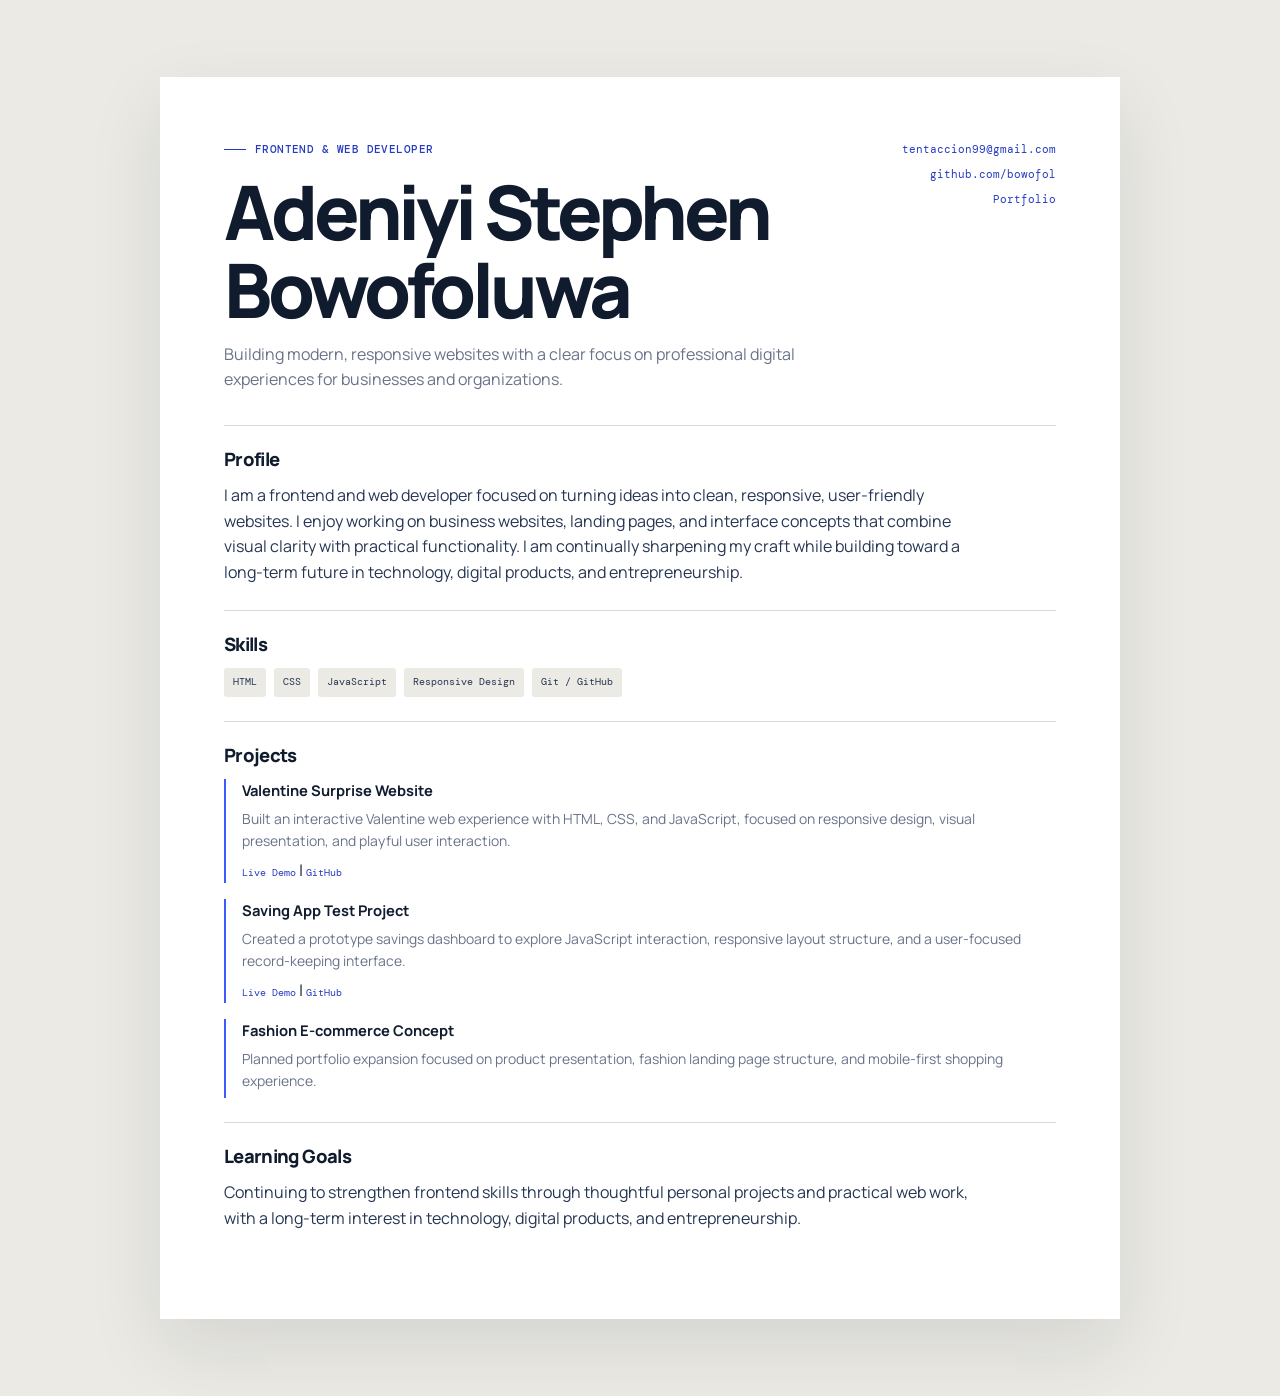
==== resume.html @ f4aebc7f "Initial commit Created from https://vercel.com/new" ====
<!doctype html>
<html lang="en">
  <head>
    <meta charset="utf-8" />
    <meta name="viewport" content="width=device-width, initial-scale=1" />
    <meta
      name="description"
      content="Resume for Adeniyi Stephen Bowofoluwa, frontend and web developer."
    />
    <title>Adeniyi Stephen Bowofoluwa | Frontend & Web Developer Resume</title>
    <link rel="preconnect" href="https://fonts.googleapis.com" />
    <link rel="preconnect" href="https://fonts.gstatic.com" crossorigin />
    <link
      href="https://fonts.googleapis.com/css2?family=DM+Mono:wght@400;500&family=Manrope:wght@400;500;600;700;800&display=swap"
      rel="stylesheet"
    />
    <link rel="stylesheet" href="styles.css" />
  </head>
  <body class="resume-body">
    <main class="resume-page">
      <article class="resume-sheet">
        <header class="resume-header">
          <div>
            <p class="eyebrow"><span></span> Frontend &amp; Web Developer</p>
            <h1>Adeniyi Stephen Bowofoluwa</h1>
            <p>
              Building modern, responsive websites with a clear focus on professional digital
              experiences for businesses and organizations.
            </p>
          </div>
          <div class="resume-contact">
            <a href="mailto:tentaccion99@gmail.com">tentaccion99@gmail.com</a>
            <a href="https://github.com/bowofol" target="_blank" rel="noreferrer">github.com/bowofol</a>
            <a href="index.html">Portfolio</a>
          </div>
        </header>

        <section class="resume-section">
          <h2>Profile</h2>
          <p>
            I am a frontend and web developer focused on turning ideas into clean, responsive,
            user-friendly websites. I enjoy working on business websites, landing pages, and
            interface concepts that combine visual clarity with practical functionality. I am
            continually sharpening my craft while building toward a long-term future in technology,
            digital products, and entrepreneurship.
          </p>
        </section>

        <section class="resume-section">
          <h2>Skills</h2>
          <ul class="resume-skills">
            <li>HTML</li>
            <li>CSS</li>
            <li>JavaScript</li>
            <li>Responsive Design</li>
            <li>Git / GitHub</li>
          </ul>
        </section>

        <section class="resume-section">
          <h2>Projects</h2>
          <ul class="resume-list">
            <li>
              <strong>Valentine Surprise Website</strong>
              <p>
                Built an interactive Valentine web experience with HTML, CSS, and JavaScript,
                focused on responsive design, visual presentation, and playful user interaction.
              </p>
              <a href="https://valentines-9ko6.vercel.app/" target="_blank" rel="noreferrer">Live Demo</a>
              |
              <a href="https://github.com/bowofol/valentines" target="_blank" rel="noreferrer">GitHub</a>
            </li>
            <li>
              <strong>Saving App Test Project</strong>
              <p>
                Created a prototype savings dashboard to explore JavaScript interaction, responsive
                layout structure, and a user-focused record-keeping interface.
              </p>
              <a href="https://saving-app-pi.vercel.app/" target="_blank" rel="noreferrer">Live Demo</a>
              |
              <a href="https://github.com/bowofol/saving-app" target="_blank" rel="noreferrer">GitHub</a>
            </li>
            <li>
              <strong>Fashion E-commerce Concept</strong>
              <p>
                Planned portfolio expansion focused on product presentation, fashion landing page
                structure, and mobile-first shopping experience.
              </p>
            </li>
          </ul>
        </section>

        <section class="resume-section">
          <h2>Learning Goals</h2>
          <p>
            Continuing to strengthen frontend skills through thoughtful personal projects and
            practical web work, with a long-term interest in technology, digital products, and
            entrepreneurship.
          </p>
        </section>
      </article>
    </main>
  </body>
</html>
---- styles.css ----
:root {
  --ink: #101b2d;
  --ink-soft: #263653;
  --paper: #f7f6f2;
  --paper-deep: #ebeae4;
  --white: #ffffff;
  --muted: #687389;
  --line: #d6d9df;
  --blue: #3d5afe;
  --blue-dark: #263cc0;
  --lavender: #e8eaff;
  --peach: #f9ddd2;
  --green: #dff1e6;
  --mono: "DM Mono", monospace;
  --sans: "Manrope", system-ui, sans-serif;
  --radius: 18px;
  --shadow: 0 28px 70px rgba(16, 27, 45, 0.1);
  color-scheme: light;
  font-family: var(--sans);
}

* { box-sizing: border-box; }
html { scroll-behavior: smooth; scroll-padding-top: 100px; }
body { margin: 0; overflow-x: hidden; color: var(--ink); background: var(--paper); font-size: 16px; line-height: 1.6; }
body.nav-open { overflow: hidden; }
a { color: inherit; text-decoration: none; }
button { font: inherit; }
h1, h2, h3, p { margin-top: 0; }
h1, h2, h3 { letter-spacing: -0.055em; line-height: 1.04; }
h1 { margin-bottom: 1.45rem; font-size: clamp(3.05rem, 7.15vw, 6.8rem); font-weight: 800; }
h2 { margin-bottom: 0; font-size: clamp(2.25rem, 4.75vw, 4.25rem); font-weight: 800; }
h3 { margin-bottom: 0; font-size: clamp(1.35rem, 2vw, 1.75rem); font-weight: 700; }
:focus-visible { outline: 3px solid var(--blue); outline-offset: 4px; }

.sr-only { position: absolute; width: 1px; height: 1px; padding: 0; margin: -1px; overflow: hidden; clip: rect(0, 0, 0, 0); white-space: nowrap; border: 0; }
.section-shell { width: min(1180px, calc(100% - 3rem)); margin-inline: auto; }
.section-space { padding-block: clamp(5rem, 10vw, 9.5rem); }
.eyebrow { display: flex; align-items: center; gap: 0.55rem; margin-bottom: 0.9rem; color: var(--blue-dark); font-family: var(--mono); font-size: 0.7rem; font-weight: 500; letter-spacing: 0.04em; text-transform: uppercase; }
.eyebrow span { width: 22px; height: 1px; background: currentColor; }

.site-header { position: sticky; top: 0; z-index: 20; display: flex; min-height: 82px; align-items: center; justify-content: space-between; padding-inline: clamp(1.5rem, 5vw, 4.5rem); border-bottom: 1px solid transparent; background: rgba(247, 246, 242, 0.78); backdrop-filter: blur(18px); transition: background 180ms ease, border-color 180ms ease, box-shadow 180ms ease; }
.site-header.has-shadow { border-color: rgba(16, 27, 45, 0.11); background: rgba(247, 246, 242, 0.94); box-shadow: 0 8px 28px rgba(16, 27, 45, 0.05); }
.brand { display: inline-flex; align-items: center; gap: 0.72rem; font-size: 0.91rem; font-weight: 800; letter-spacing: -0.04em; }
.brand-mark { display: inline-grid; width: 35px; height: 35px; place-items: center; color: var(--white); background: var(--ink); border-radius: 50%; font-family: var(--mono); font-size: 0.62rem; font-weight: 500; letter-spacing: -0.06em; }
.site-nav { display: flex; align-items: center; gap: clamp(0.9rem, 1.9vw, 1.8rem); color: var(--ink-soft); font-size: 0.81rem; font-weight: 700; }
.site-nav > a:not(.nav-cta) { position: relative; }
.site-nav > a:not(.nav-cta)::after { position: absolute; right: 0; bottom: -0.38rem; left: 0; height: 1px; content: ""; background: var(--blue); transform: scaleX(0); transform-origin: right; transition: transform 180ms ease; }
.site-nav > a:not(.nav-cta):hover::after, .site-nav > a:not(.nav-cta):focus-visible::after { transform: scaleX(1); transform-origin: left; }
.nav-cta { padding: 0.62rem 0.82rem; color: var(--white); background: var(--ink); border-radius: 999px; transition: transform 180ms ease, background 180ms ease; }
.nav-cta:hover, .nav-cta:focus-visible { background: var(--blue-dark); transform: translateY(-2px); }
.nav-toggle { display: none; }

.hero { display: grid; grid-template-columns: minmax(0, 1.08fr) minmax(380px, 0.92fr); gap: clamp(3rem, 7vw, 7.5rem); align-items: center; min-height: calc(100svh - 82px); padding-block: clamp(4.5rem, 8vw, 7.2rem); }
.hero-copy { max-width: 750px; }
.hero-lede { max-width: 645px; margin-bottom: 0; color: var(--ink-soft); font-size: clamp(1.04rem, 1.8vw, 1.2rem); line-height: 1.72; }
.hero-actions { display: flex; flex-wrap: wrap; gap: 0.8rem; margin-top: 2.15rem; }
.button { display: inline-flex; min-height: 51px; align-items: center; justify-content: center; gap: 0.7rem; padding: 0.78rem 1.12rem; border: 1px solid transparent; border-radius: 999px; font-size: 0.84rem; font-weight: 800; transition: transform 180ms ease, background 180ms ease, color 180ms ease, border-color 180ms ease; }
.button:hover, .button:focus-visible { transform: translateY(-3px); }
.button-primary { color: var(--white); background: var(--blue); box-shadow: 0 12px 24px rgba(61, 90, 254, 0.23); }
.button-primary:hover, .button-primary:focus-visible { background: var(--blue-dark); }
.button-secondary { border-color: var(--line); background: transparent; }
.button-secondary:hover, .button-secondary:focus-visible { border-color: var(--ink); background: var(--white); }
.hero-note { margin: 1rem 0 0; color: var(--muted); font-family: var(--mono); font-size: 0.69rem; }

.hero-visual { position: relative; display: grid; min-height: 495px; place-items: center; }
.site-preview { position: relative; z-index: 2; width: min(100%, 465px); padding: 0.6rem; overflow: hidden; background: var(--white); border: 1px solid rgba(16, 27, 45, 0.14); border-radius: 12px; box-shadow: var(--shadow); transform: rotate(3deg); }
.hero-banner-photo { display: block; width: 100%; aspect-ratio: 4 / 3; object-fit: cover; object-position: center 17%; filter: saturate(0.82) contrast(1.04); }
.hero-banner-caption { position: absolute; right: 0.6rem; bottom: 0.6rem; left: 0.6rem; display: grid; gap: 0.15rem; padding: 0.75rem; color: var(--white); background: rgba(16, 27, 45, 0.9); backdrop-filter: blur(8px); }
.hero-banner-caption span { color: #cdd4ff; font-family: var(--mono); font-size: 0.51rem; text-transform: uppercase; }.hero-banner-caption strong { font-size: 0.82rem; letter-spacing: -0.035em; }
.window-bar { display: flex; min-height: 26px; align-items: center; gap: 0.28rem; padding: 0 0.3rem 0.5rem; border-bottom: 1px solid var(--line); }
.window-bar > span { width: 6px; height: 6px; background: var(--line); border-radius: 50%; }
.window-bar > i { width: 40%; height: 6px; margin-left: auto; background: var(--paper-deep); border-radius: 99px; }
.preview-main { padding: 0.95rem; background: var(--paper); }
.preview-nav { display: flex; align-items: center; gap: 0.6rem; min-height: 27px; font-family: var(--mono); font-size: 0.44rem; }
.preview-nav b { margin-right: auto; font-size: 0.46rem; }
.preview-nav em { width: 18px; height: 3px; background: var(--muted); opacity: 0.55; }
.preview-statement { display: grid; gap: 0.65rem; min-height: 255px; align-content: center; padding: 2.4rem 1.3rem; color: var(--white); background: var(--ink); }
.preview-statement small { color: #a9b6ff; font-family: var(--mono); font-size: 0.52rem; text-transform: uppercase; }
.preview-statement strong { max-width: 8ch; font-size: clamp(1.55rem, 3.5vw, 2.6rem); letter-spacing: -0.08em; line-height: 0.98; }
.preview-statement i { width: 68px; height: 7px; background: var(--blue); }
.preview-cards { display: grid; grid-template-columns: 1.25fr 0.75fr 0.85fr; gap: 0.5rem; margin-top: 0.5rem; }
.preview-cards span { height: 65px; background: var(--lavender); }
.preview-cards span:nth-child(2) { background: var(--peach); }
.preview-cards span:nth-child(3) { background: var(--green); }
.orbit { position: absolute; border: 1px solid rgba(61, 90, 254, 0.25); border-radius: 50%; }
.orbit-one { width: 500px; height: 500px; border-right-color: transparent; transform: rotate(-35deg); }
.orbit-two { width: 375px; height: 375px; border-top-color: transparent; transform: rotate(58deg); }
.floating-note { position: absolute; z-index: 3; display: flex; gap: 0.55rem; align-items: center; padding: 0.54rem 0.68rem; color: var(--ink); background: var(--white); border: 1px solid var(--line); border-radius: 5px; box-shadow: 0 12px 25px rgba(16, 27, 45, 0.08); font-family: var(--mono); font-size: 0.62rem; white-space: nowrap; }
.floating-note span { color: var(--blue); }
.note-one { top: 9%; left: -2%; animation: float 6s ease-in-out infinite; }
.note-two { right: -3%; bottom: 10%; animation: float 7s ease-in-out -2s infinite; }
@keyframes float { 50% { transform: translateY(-9px); } }

.intro-strip { color: var(--white); background: var(--ink); }
.intro-strip-inner { display: flex; min-height: 106px; align-items: center; justify-content: space-between; gap: 2rem; }
.intro-strip p { max-width: 540px; margin: 0; font-size: clamp(1rem, 1.7vw, 1.22rem); font-weight: 600; letter-spacing: -0.04em; line-height: 1.45; }
.intro-strip-inner > div { display: flex; flex-wrap: wrap; justify-content: flex-end; gap: 0.5rem; }
.intro-strip span { padding: 0.35rem 0.48rem; color: #c4cdff; border: 1px solid rgba(255, 255, 255, 0.18); font-family: var(--mono); font-size: 0.61rem; }

.about-section { display: grid; grid-template-columns: 0.7fr 1.3fr; gap: clamp(2rem, 7vw, 9rem); }
.section-label { display: flex; align-items: flex-start; justify-content: space-between; }
.section-index { margin: 0; color: var(--muted); font-family: var(--mono); font-size: 0.67rem; }
.about-side { display: grid; max-width: 400px; align-content: start; gap: 1.15rem; }
.about-photo-frame { position: relative; margin: 0; overflow: hidden; background: var(--ink); border-radius: 10px; box-shadow: 0 18px 44px rgba(16, 27, 45, 0.12); }
.about-photo-frame::after { position: absolute; right: 0; bottom: 0; width: 48px; height: 48px; content: ""; background: var(--blue); }
.about-photo { display: block; width: 100%; aspect-ratio: 4 / 3; object-fit: cover; object-position: center 17%; filter: saturate(0.82) contrast(1.04); }
.about-content h2 { max-width: 920px; }
.about-copy { display: grid; grid-template-columns: repeat(2, minmax(0, 1fr)); gap: 2rem; max-width: 820px; margin-top: 2.3rem; }
.about-copy p { margin-bottom: 0; color: var(--ink-soft); font-size: 1rem; line-height: 1.75; }

.services-section { background: var(--white); border-block: 1px solid var(--line); }
.section-heading { display: flex; align-items: end; justify-content: space-between; gap: 2.5rem; margin-bottom: 3.5rem; }
.section-heading h2 { max-width: 700px; }
.section-heading > p { max-width: 340px; margin: 0 0 0.4rem; color: var(--muted); font-size: 0.94rem; line-height: 1.65; }
.service-grid { display: grid; grid-template-columns: repeat(2, minmax(0, 1fr)); border-top: 1px solid var(--line); border-left: 1px solid var(--line); }
.service-card { position: relative; display: grid; grid-template-columns: 66px 1fr auto; gap: 1.2rem; min-height: 225px; padding: clamp(1.4rem, 3vw, 2.3rem); border-right: 1px solid var(--line); border-bottom: 1px solid var(--line); transition: background 180ms ease, color 180ms ease; }
.service-card:hover { color: var(--white); background: var(--ink); }
.service-number { margin: 0; color: var(--blue); font-family: var(--mono); font-size: 0.7rem; }
.service-card h3 { margin-bottom: 0.7rem; }
.service-card div p { max-width: 29ch; margin: 0; color: var(--muted); font-size: 0.91rem; line-height: 1.6; transition: color 180ms ease; }
.service-card:hover div p { color: #ccd2df; }
.service-arrow { align-self: end; color: var(--blue); font-size: 1.25rem; transition: transform 180ms ease; }
.service-card:hover .service-arrow { transform: translate(3px, -3px); }

.work-heading { margin-bottom: 4rem; }
.project-list { display: grid; gap: clamp(4rem, 9vw, 8rem); }
.project-card { display: grid; grid-template-columns: minmax(0, 1fr) minmax(340px, 0.85fr); align-items: center; gap: clamp(2rem, 7vw, 7rem); }
.project-card-reverse { grid-template-columns: minmax(340px, 0.85fr) minmax(0, 1fr); }
.project-card-reverse .project-art { order: 2; }
.project-card-reverse .project-content { order: 1; }
.project-art { min-height: 370px; overflow: hidden; border-radius: var(--radius); box-shadow: var(--shadow); transition: transform 300ms ease, box-shadow 300ms ease; }
.project-card:hover .project-art { box-shadow: 0 34px 80px rgba(16, 27, 45, 0.17); transform: translateY(-7px); }
.browser-top { display: flex; height: 38px; align-items: center; gap: 0.32rem; padding: 0 0.9rem; background: rgba(255, 255, 255, 0.82); }
.browser-top span { width: 7px; height: 7px; background: #c8cbd1; border-radius: 50%; }
.browser-top p { margin: 0 auto; color: var(--muted); font-family: var(--mono); font-size: 0.53rem; }
.valentine-art { background: #fbd8e5; }
.valentine-screen { position: relative; display: grid; min-height: 332px; place-content: center; overflow: hidden; text-align: center; background: radial-gradient(circle at 52% 42%, #fff7fb 0, #fff7fb 6%, transparent 34%), #e84b84; }
.valentine-screen > p { position: relative; z-index: 2; margin: 0; color: #8c1a45; font-family: var(--mono); font-size: 0.63rem; text-transform: uppercase; }
.valentine-screen strong { position: relative; z-index: 2; color: #801440; font-family: Georgia, serif; font-size: clamp(2.4rem, 5vw, 3.8rem); font-style: italic; letter-spacing: -0.08em; line-height: 1; }
.valentine-screen div { position: relative; z-index: 2; display: flex; justify-content: center; gap: 0.5rem; margin-top: 1.2rem; }
.valentine-screen div span { padding: 0.35rem 1rem; color: #fff; background: #801440; border-radius: 99px; font-family: var(--mono); font-size: 0.56rem; }
.valentine-screen div span + span { color: #801440; background: #fff; }
.heart { position: absolute; color: rgba(128, 20, 64, 0.32); font-size: 2rem; font-style: normal; }
.heart-one { top: 17%; left: 18%; }.heart-two { right: 18%; bottom: 19%; font-size: 3rem; }.heart-three { right: 14%; top: 15%; font-size: 1.2rem; }
.savings-art { background: #e4e7ff; }
.savings-screen { min-height: 332px; padding: 1.2rem; background: linear-gradient(135deg, #ebf0ff, #fbebff); }
.savings-head { display: flex; align-items: center; justify-content: space-between; padding: 0.8rem; background: #fff; border-radius: 8px; font-size: 0.67rem; }
.savings-head b { font-family: var(--mono); }.savings-head span { padding: 0.32rem 0.5rem; color: #fff; background: #f16a77; border-radius: 4px; font-size: 0.55rem; }
.savings-stats { display: grid; grid-template-columns: repeat(3, 1fr); gap: 0.55rem; margin-top: 0.6rem; }
.savings-stats span { min-height: 82px; padding: 0.7rem; border-radius: 7px; background: #9167e9; }.savings-stats span:nth-child(2) { background: #ec72b7; }.savings-stats span:nth-child(3) { background: #6172db; }
.savings-stats i { display: block; width: 52%; height: 9px; background: rgba(255, 255, 255, 0.88); border-radius: 4px; }.savings-stats small { display: block; margin-top: 1rem; color: #fff; font-size: 0.43rem; }
.savings-form { display: grid; grid-template-columns: 1fr 1fr auto; gap: 0.5rem; margin-top: 0.6rem; padding: 0.9rem; background: #fff; border-radius: 8px; }.savings-form b { grid-column: 1 / -1; font-family: var(--mono); font-size: 0.56rem; }.savings-form i { height: 25px; background: #f0f1f5; border: 1px solid #e0e2e8; border-radius: 4px; }.savings-form span { display: grid; padding-inline: 0.5rem; place-items: center; color: #fff; background: #5068e8; border-radius: 4px; font-size: 0.46rem; }
.fashion-art { background: #b99a80; }.fashion-screen { display: grid; min-height: 332px; align-content: end; gap: 0.65rem; padding: 2rem; color: #fff9f2; background: linear-gradient(90deg, rgba(32, 21, 17, 0.74), rgba(32, 21, 17, 0.13)), linear-gradient(135deg, #8f6c56 0%, #b89070 48%, #e3bea0 48%, #e3bea0 100%); }.fashion-screen p { margin: 0; font-family: var(--mono); font-size: 0.56rem; letter-spacing: 0.08em; }.fashion-screen strong { font-family: Georgia, serif; font-size: clamp(2.4rem, 4vw, 3.8rem); font-weight: 400; line-height: 0.88; letter-spacing: -0.07em; }.fashion-screen span { margin-top: 0.55rem; font-family: var(--mono); font-size: 0.56rem; text-decoration: underline; text-underline-offset: 4px; }
.project-content { max-width: 530px; }.project-topline { display: flex; align-items: center; justify-content: space-between; margin-bottom: 0.9rem; }.project-topline p, .project-topline span { margin: 0; color: var(--blue-dark); font-family: var(--mono); font-size: 0.67rem; text-transform: uppercase; }.project-topline span { color: var(--muted); }.project-content h3 { margin-bottom: 1rem; font-size: clamp(2rem, 3.3vw, 3.1rem); }.project-summary { margin-bottom: 1.5rem; color: var(--ink-soft); line-height: 1.7; }
.project-details { display: grid; gap: 0.85rem; padding: 1.1rem 0; border-block: 1px solid var(--line); }.project-details div { display: grid; grid-template-columns: 115px 1fr; gap: 0.8rem; }.project-details dt { color: var(--muted); font-family: var(--mono); font-size: 0.62rem; text-transform: uppercase; }.project-details dd { margin: 0; font-size: 0.85rem; line-height: 1.5; }.tag-list { display: flex; flex-wrap: wrap; gap: 0.4rem; padding: 0; margin: 1rem 0 0; list-style: none; }.tag-list li { padding: 0.33rem 0.48rem; color: var(--ink-soft); background: var(--paper-deep); border-radius: 3px; font-family: var(--mono); font-size: 0.61rem; }.project-links { display: flex; flex-wrap: wrap; gap: 1rem; margin-top: 1.35rem; }.text-link { display: inline-flex; align-items: center; gap: 0.4rem; padding-bottom: 0.22rem; border-bottom: 1px solid var(--ink); font-size: 0.77rem; font-weight: 800; transition: color 180ms ease, border-color 180ms ease; }.text-link:hover, .text-link:focus-visible { color: var(--blue-dark); border-color: var(--blue-dark); }.text-link-muted { color: var(--muted); border-color: var(--line); }.project-note { margin: 1.05rem 0 0; color: var(--muted); font-family: var(--mono); font-size: 0.65rem; line-height: 1.5; }.project-concept { opacity: 0.77; }.project-concept:hover { opacity: 1; }

.skills-section { color: var(--white); background: var(--ink); }.skills-inner { display: grid; grid-template-columns: minmax(0, 0.8fr) minmax(350px, 1.2fr); gap: 6rem; padding-block: clamp(5rem, 10vw, 8rem); }.skills-section .eyebrow { color: #a9b6ff; }.skills-section h2 { max-width: 570px; }.skills-list { display: grid; grid-template-columns: repeat(2, minmax(0, 1fr)); gap: 0; padding: 0; margin: 0; list-style: none; border-top: 1px solid rgba(255, 255, 255, 0.2); }.skills-list li { display: flex; gap: 0.75rem; align-items: center; min-height: 70px; border-bottom: 1px solid rgba(255, 255, 255, 0.2); font-size: 0.96rem; font-weight: 700; }.skills-list li:nth-child(odd) { margin-right: 1rem; }.skills-list span { color: #a9b6ff; font-family: var(--mono); font-size: 0.6rem; }
.process-section { padding-bottom: clamp(5rem, 10vw, 9.5rem); }.process-list { padding: 0; margin: 0; list-style: none; border-top: 1px solid var(--line); }.process-list li { display: grid; grid-template-columns: 17% 1fr; gap: 2rem; padding: 1.65rem 0; border-bottom: 1px solid var(--line); transition: padding 180ms ease; }.process-list li:hover { padding-inline: 1rem; }.process-list > li > span { color: var(--blue-dark); font-family: var(--mono); font-size: 0.72rem; }.process-list h3 { margin-bottom: 0.45rem; font-size: clamp(1.45rem, 2.4vw, 2.1rem); }.process-list p { max-width: 560px; margin-bottom: 0; color: var(--muted); font-size: 0.93rem; }
.benefits-section { background: var(--paper-deep); }.benefits-intro { max-width: 700px; margin-bottom: 3.4rem; }.benefits-grid { display: grid; grid-template-columns: repeat(3, 1fr); gap: 1px; background: #cfd2d7; border: 1px solid #cfd2d7; }.benefits-grid article { min-height: 192px; padding: 1.25rem; background: var(--paper-deep); transition: color 180ms ease, background 180ms ease; }.benefits-grid article:hover { color: var(--white); background: var(--blue); }.benefits-grid span { display: block; margin-bottom: 2.5rem; font-size: 0.94rem; font-weight: 800; letter-spacing: -0.04em; }.benefits-grid p { max-width: 29ch; margin: 0; color: var(--muted); font-size: 0.82rem; line-height: 1.55; transition: color 180ms ease; }.benefits-grid article:hover p { color: #dfe3ff; }
.contact-section { color: var(--white); background: var(--blue); }.contact-section .eyebrow { color: #cdd4ff; }.contact-inner { display: grid; grid-template-columns: minmax(0, 1.12fr) minmax(320px, 0.78fr); gap: clamp(3rem, 9vw, 10rem); padding-block: clamp(5rem, 10vw, 9rem); }.contact-copy h2 { max-width: 780px; }.contact-copy > p:not(.eyebrow) { max-width: 630px; margin: 1.4rem 0 2rem; color: #e3e6ff; font-size: 1.02rem; line-height: 1.7; }.button-light { color: var(--blue-dark); background: var(--white); }.button-light:hover, .button-light:focus-visible { color: var(--white); background: var(--ink); }.contact-links { align-self: center; }.contact-links > p { margin-bottom: 0.65rem; color: #cdd4ff; font-family: var(--mono); font-size: 0.67rem; text-transform: uppercase; }.contact-links a { display: grid; grid-template-columns: 1fr auto; gap: 0.2rem 1rem; padding: 1rem 0; border-top: 1px solid rgba(255, 255, 255, 0.35); transition: padding 180ms ease; }.contact-links a:last-child { border-bottom: 1px solid rgba(255, 255, 255, 0.35); }.contact-links a:hover, .contact-links a:focus-visible { padding-inline: 0.5rem; }.contact-links span { color: #cdd4ff; font-family: var(--mono); font-size: 0.6rem; text-transform: uppercase; }.contact-links strong { font-size: 0.86rem; }.contact-links i { grid-column: 2; grid-row: 1 / span 2; align-self: center; font-style: normal; }
.site-footer { display: flex; min-height: 92px; align-items: center; justify-content: space-between; gap: 1rem; padding: 1.2rem clamp(1.5rem, 5vw, 4.5rem); background: var(--white); color: var(--muted); font-size: 0.74rem; font-weight: 700; }.site-footer > div { display: flex; align-items: center; gap: 0.55rem; color: var(--ink); }.site-footer .brand-mark { width: 28px; height: 28px; font-size: 0.5rem; }.site-footer p { margin: 0; }.site-footer > a { color: var(--ink); }.site-footer > a:hover { color: var(--blue-dark); }
.js .reveal { opacity: 0; transform: translateY(22px); transition: opacity 600ms ease, transform 600ms ease; }.js .reveal.is-visible { opacity: 1; transform: translateY(0); }.js .service-card.reveal:nth-child(2), .js .benefits-grid .reveal:nth-child(2), .js .process-list .reveal:nth-child(2) { transition-delay: 70ms; }.js .service-card.reveal:nth-child(3), .js .benefits-grid .reveal:nth-child(3), .js .process-list .reveal:nth-child(3) { transition-delay: 120ms; }.js .service-card.reveal:nth-child(4), .js .benefits-grid .reveal:nth-child(4), .js .process-list .reveal:nth-child(4) { transition-delay: 170ms; }

@media (max-width: 980px) {
  .site-header { min-height: 72px; }.nav-toggle { position: relative; z-index: 22; display: grid; width: 42px; height: 42px; place-content: center; gap: 5px; padding: 0; background: transparent; border: 1px solid var(--line); border-radius: 50%; cursor: pointer; }.nav-toggle span:not(.sr-only) { display: block; width: 17px; height: 1px; background: var(--ink); transition: transform 180ms ease; }.nav-toggle[aria-expanded="true"] span:nth-child(2) { transform: translateY(3px) rotate(45deg); }.nav-toggle[aria-expanded="true"] span:nth-child(3) { transform: translateY(-3px) rotate(-45deg); }.site-nav { position: fixed; inset: 72px 1rem auto; display: none; align-items: stretch; gap: 0; padding: 0.65rem; background: var(--white); border: 1px solid var(--line); border-radius: 12px; box-shadow: var(--shadow); }.site-nav.is-open { display: flex; }.site-nav > a { padding: 0.82rem; }.site-nav > a:not(.nav-cta)::after { display: none; }.nav-cta { margin-top: 0.35rem; text-align: center; }.hero { grid-template-columns: minmax(0, 1fr) minmax(340px, 0.75fr); gap: 2.5rem; }.hero-visual { min-height: 410px; }.site-preview { transform: rotate(2deg) scale(0.9); }.orbit-one { width: 410px; height: 410px; }.orbit-two { width: 320px; height: 320px; }.intro-strip-inner, .section-heading { align-items: flex-start; flex-direction: column; }.intro-strip-inner { padding-block: 1.5rem; }.intro-strip-inner > div { justify-content: flex-start; }.section-heading { gap: 1rem; }.section-heading > p { max-width: 520px; }.about-section { grid-template-columns: 1fr; gap: 2rem; }.section-label { max-width: 500px; }.project-card, .project-card-reverse { grid-template-columns: minmax(0, 1fr) minmax(280px, 0.75fr); gap: 2.5rem; }.skills-inner { grid-template-columns: 0.85fr 1.15fr; gap: 3rem; }.contact-inner { gap: 3rem; }
}
@media (max-width: 720px) {
  .section-shell { width: min(100% - 2rem, 1180px); }.brand-name { font-size: 0.82rem; }.hero { grid-template-columns: 1fr; min-height: auto; padding-top: 4rem; }.hero-visual { width: min(100%, 500px); min-height: 360px; margin-inline: auto; }.site-preview { transform: rotate(2deg) scale(0.84); }.note-one { left: 0; }.note-two { right: 0; }.intro-strip-inner { display: block; }.intro-strip-inner > div { margin-top: 1.2rem; }.about-copy { grid-template-columns: 1fr; gap: 1rem; }.service-grid, .benefits-grid { grid-template-columns: 1fr; }.service-card { min-height: 190px; }.project-card, .project-card-reverse { grid-template-columns: 1fr; gap: 1.8rem; }.project-card-reverse .project-art, .project-card-reverse .project-content { order: 0; }.project-art { min-height: 310px; }.valentine-screen, .savings-screen, .fashion-screen { min-height: 272px; }.work-heading { margin-bottom: 3rem; }.project-list { gap: 5rem; }.skills-inner, .contact-inner { grid-template-columns: 1fr; gap: 2.8rem; }.skills-list { grid-template-columns: 1fr; }.skills-list li:nth-child(odd) { margin-right: 0; }.process-list li { grid-template-columns: 55px 1fr; gap: 0.8rem; }.contact-links { max-width: 480px; }.site-footer { position: relative; align-items: flex-start; flex-direction: column; padding-block: 1.5rem; }.site-footer p { order: 3; }.site-footer > a { position: absolute; top: 1.5rem; right: 1.5rem; }
}
@media (max-width: 460px) {
  .hero-actions, .button { width: 100%; }.hero-visual { min-height: 310px; }.site-preview { transform: rotate(1deg) scale(0.74); }.orbit-one { width: 355px; height: 355px; }.orbit-two { width: 270px; height: 270px; }.floating-note { padding: 0.4rem 0.46rem; font-size: 0.51rem; }.note-one { top: 3%; }.note-two { bottom: 4%; }.project-art { min-height: 265px; }.valentine-screen, .savings-screen, .fashion-screen { min-height: 227px; }.savings-stats span { min-height: 70px; padding: 0.45rem; }.savings-form { padding: 0.6rem; }.contact-links strong { font-size: 0.74rem; }
}
@media (prefers-reduced-motion: reduce) {
  html { scroll-behavior: auto; }
  *, *::before, *::after { animation-duration: 0.01ms !important; animation-iteration-count: 1 !important; scroll-behavior: auto !important; transition-duration: 0.01ms !important; }
  .js .reveal { opacity: 1; transform: none; }
}

.resume-body { background: var(--paper-deep); }
.resume-page { width: min(960px, calc(100% - 2rem)); margin: 0 auto; padding-block: clamp(2rem, 6vw, 5rem); }
.resume-sheet { padding: clamp(1.5rem, 5vw, 4rem); background: var(--white); box-shadow: var(--shadow); }
.resume-header { display: grid; grid-template-columns: 1fr auto; gap: 2rem; align-items: start; padding-bottom: 2rem; border-bottom: 1px solid var(--line); }
.resume-header h1 { margin-bottom: 0.75rem; font-size: clamp(2.5rem, 6vw, 4.7rem); }
.resume-header > div > p:not(.eyebrow) { max-width: 600px; margin-bottom: 0; color: var(--muted); }
.resume-contact { display: grid; gap: 0.45rem; justify-items: end; color: var(--blue-dark); font-family: var(--mono); font-size: 0.69rem; text-align: right; }
.resume-contact a:hover { text-decoration: underline; text-underline-offset: 3px; }
.resume-section { padding-block: 1.5rem; border-bottom: 1px solid var(--line); }
.resume-section:last-child { border-bottom: 0; }
.resume-section h2 { margin-bottom: 0.9rem; font-size: 1.15rem; letter-spacing: -0.035em; }
.resume-section > p { max-width: 760px; margin-bottom: 0; color: var(--ink-soft); }
.resume-skills { display: flex; flex-wrap: wrap; gap: 0.5rem; padding: 0; margin: 0; list-style: none; }
.resume-skills li { padding: 0.38rem 0.56rem; color: var(--ink-soft); background: var(--paper-deep); border-radius: 3px; font-family: var(--mono); font-size: 0.65rem; }
.resume-list { display: grid; gap: 1rem; padding: 0; margin: 0; list-style: none; }
.resume-list li { padding-left: 1rem; border-left: 2px solid var(--blue); }
.resume-list strong { display: block; font-size: 0.92rem; }.resume-list p { margin: 0.32rem 0; color: var(--muted); font-size: 0.87rem; }.resume-list a { color: var(--blue-dark); font-family: var(--mono); font-size: 0.65rem; }.resume-list a:hover { text-decoration: underline; text-underline-offset: 3px; }
@media (max-width: 620px) { .resume-header { grid-template-columns: 1fr; }.resume-contact { justify-items: start; text-align: left; } }
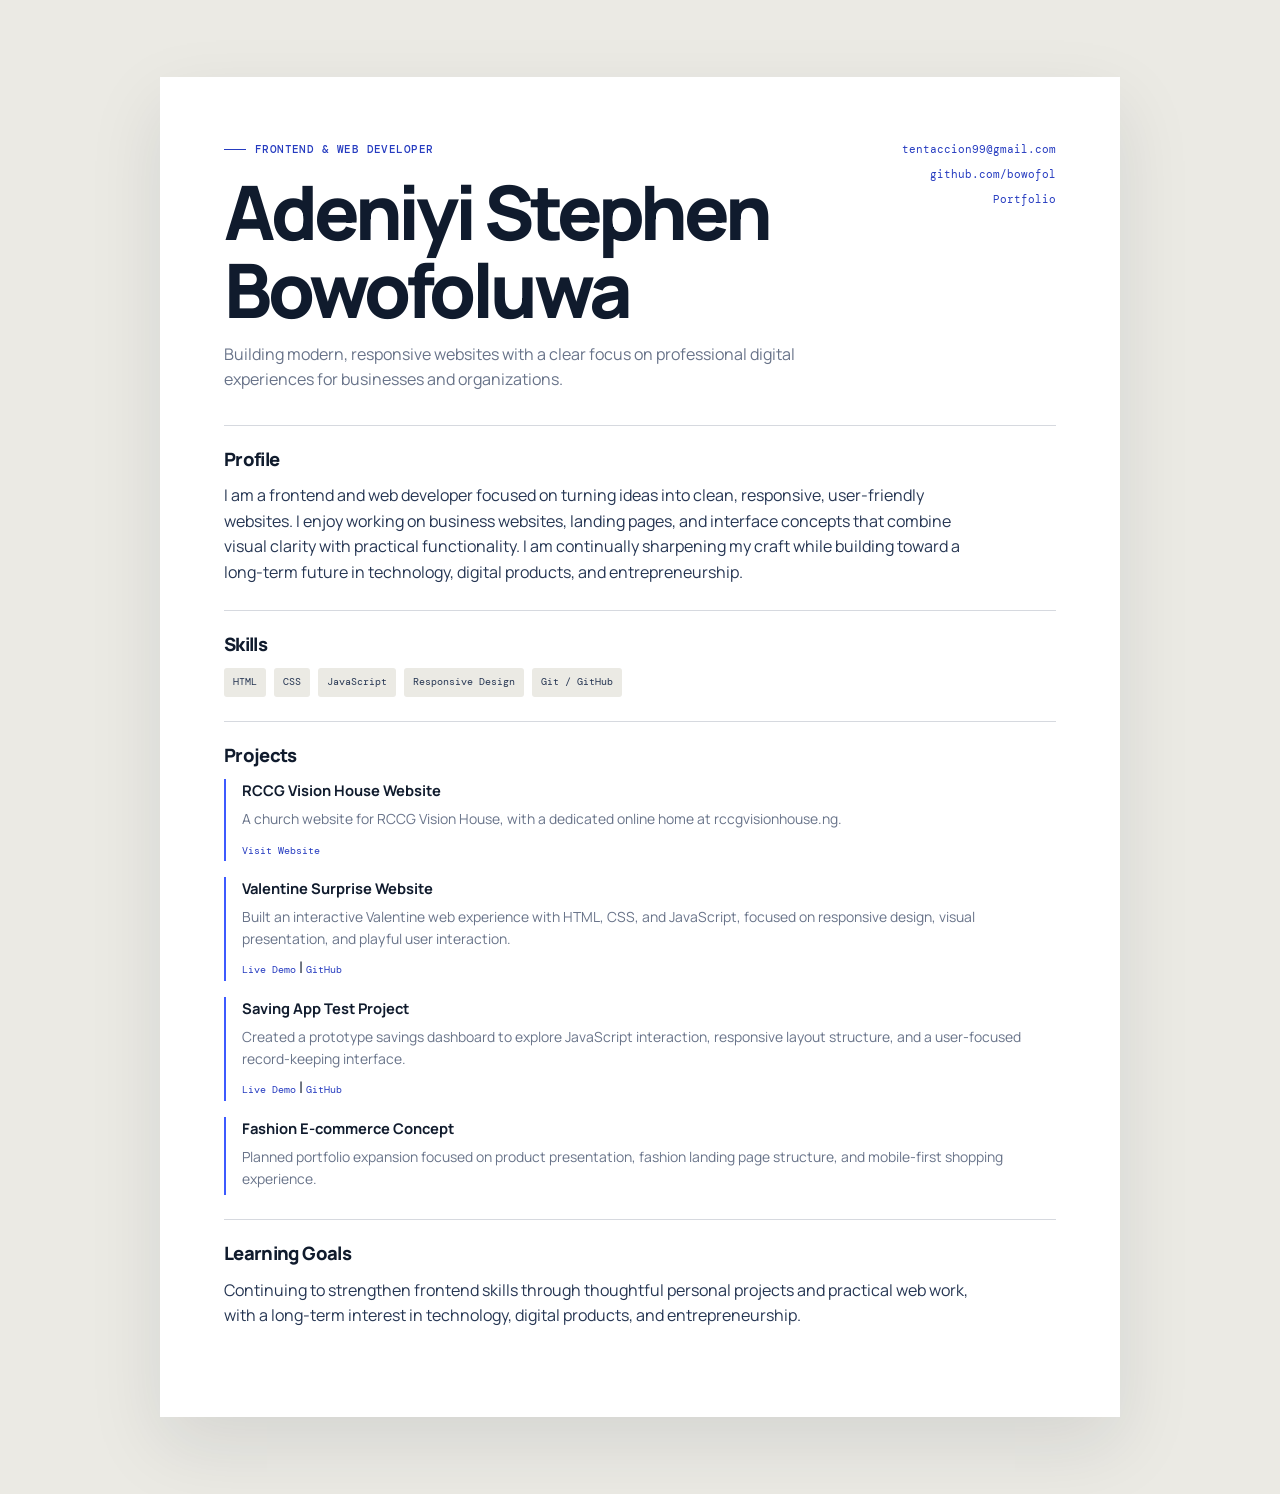
==== commit e177e0d9: "Feature RCCG Vision House in portfolio and resume" ====
--- a/resume.html
+++ b/resume.html
@@ -61,6 +61,11 @@
           <h2>Projects</h2>
           <ul class="resume-list">
             <li>
+              <strong>RCCG Vision House Website</strong>
+              <p>A church website for RCCG Vision House, with a dedicated online home at rccgvisionhouse.ng.</p>
+              <a href="https://www.rccgvisionhouse.ng/" target="_blank" rel="noreferrer">Visit Website</a>
+            </li>
+            <li>
               <strong>Valentine Surprise Website</strong>
               <p>
                 Built an interactive Valentine web experience with HTML, CSS, and JavaScript,
--- a/styles.css
+++ b/styles.css
@@ -133,6 +133,11 @@
 .browser-top { display: flex; height: 38px; align-items: center; gap: 0.32rem; padding: 0 0.9rem; background: rgba(255, 255, 255, 0.82); }
 .browser-top span { width: 7px; height: 7px; background: #c8cbd1; border-radius: 50%; }
 .browser-top p { margin: 0 auto; color: var(--muted); font-family: var(--mono); font-size: 0.53rem; }
+.church-art { background: #153e38; }
+.church-screen { display: grid; min-height: 332px; align-content: center; gap: 1.3rem; padding: clamp(1.5rem, 5vw, 3rem); color: #fff8e8; background: radial-gradient(circle at 90% 10%, rgba(225, 194, 118, 0.25), transparent 55%), #153e38; }
+.church-screen p { margin: 0; color: #e1c276; font-family: var(--mono); font-size: 0.65rem; letter-spacing: 0.12em; text-transform: uppercase; }
+.church-screen strong { font-family: Georgia, serif; font-size: clamp(2.3rem, 4vw, 3.8rem); font-weight: 400; line-height: 1.05; letter-spacing: -0.04em; }
+.church-screen > span { font-family: var(--mono); font-size: 0.65rem; overflow-wrap: anywhere; }
 .valentine-art { background: #fbd8e5; }
 .valentine-screen { position: relative; display: grid; min-height: 332px; place-content: center; overflow: hidden; text-align: center; background: radial-gradient(circle at 52% 42%, #fff7fb 0, #fff7fb 6%, transparent 34%), #e84b84; }
 .valentine-screen > p { position: relative; z-index: 2; margin: 0; color: #8c1a45; font-family: var(--mono); font-size: 0.63rem; text-transform: uppercase; }
@@ -165,10 +170,10 @@
   .site-header { min-height: 72px; }.nav-toggle { position: relative; z-index: 22; display: grid; width: 42px; height: 42px; place-content: center; gap: 5px; padding: 0; background: transparent; border: 1px solid var(--line); border-radius: 50%; cursor: pointer; }.nav-toggle span:not(.sr-only) { display: block; width: 17px; height: 1px; background: var(--ink); transition: transform 180ms ease; }.nav-toggle[aria-expanded="true"] span:nth-child(2) { transform: translateY(3px) rotate(45deg); }.nav-toggle[aria-expanded="true"] span:nth-child(3) { transform: translateY(-3px) rotate(-45deg); }.site-nav { position: fixed; inset: 72px 1rem auto; display: none; align-items: stretch; gap: 0; padding: 0.65rem; background: var(--white); border: 1px solid var(--line); border-radius: 12px; box-shadow: var(--shadow); }.site-nav.is-open { display: flex; }.site-nav > a { padding: 0.82rem; }.site-nav > a:not(.nav-cta)::after { display: none; }.nav-cta { margin-top: 0.35rem; text-align: center; }.hero { grid-template-columns: minmax(0, 1fr) minmax(340px, 0.75fr); gap: 2.5rem; }.hero-visual { min-height: 410px; }.site-preview { transform: rotate(2deg) scale(0.9); }.orbit-one { width: 410px; height: 410px; }.orbit-two { width: 320px; height: 320px; }.intro-strip-inner, .section-heading { align-items: flex-start; flex-direction: column; }.intro-strip-inner { padding-block: 1.5rem; }.intro-strip-inner > div { justify-content: flex-start; }.section-heading { gap: 1rem; }.section-heading > p { max-width: 520px; }.about-section { grid-template-columns: 1fr; gap: 2rem; }.section-label { max-width: 500px; }.project-card, .project-card-reverse { grid-template-columns: minmax(0, 1fr) minmax(280px, 0.75fr); gap: 2.5rem; }.skills-inner { grid-template-columns: 0.85fr 1.15fr; gap: 3rem; }.contact-inner { gap: 3rem; }
 }
 @media (max-width: 720px) {
-  .section-shell { width: min(100% - 2rem, 1180px); }.brand-name { font-size: 0.82rem; }.hero { grid-template-columns: 1fr; min-height: auto; padding-top: 4rem; }.hero-visual { width: min(100%, 500px); min-height: 360px; margin-inline: auto; }.site-preview { transform: rotate(2deg) scale(0.84); }.note-one { left: 0; }.note-two { right: 0; }.intro-strip-inner { display: block; }.intro-strip-inner > div { margin-top: 1.2rem; }.about-copy { grid-template-columns: 1fr; gap: 1rem; }.service-grid, .benefits-grid { grid-template-columns: 1fr; }.service-card { min-height: 190px; }.project-card, .project-card-reverse { grid-template-columns: 1fr; gap: 1.8rem; }.project-card-reverse .project-art, .project-card-reverse .project-content { order: 0; }.project-art { min-height: 310px; }.valentine-screen, .savings-screen, .fashion-screen { min-height: 272px; }.work-heading { margin-bottom: 3rem; }.project-list { gap: 5rem; }.skills-inner, .contact-inner { grid-template-columns: 1fr; gap: 2.8rem; }.skills-list { grid-template-columns: 1fr; }.skills-list li:nth-child(odd) { margin-right: 0; }.process-list li { grid-template-columns: 55px 1fr; gap: 0.8rem; }.contact-links { max-width: 480px; }.site-footer { position: relative; align-items: flex-start; flex-direction: column; padding-block: 1.5rem; }.site-footer p { order: 3; }.site-footer > a { position: absolute; top: 1.5rem; right: 1.5rem; }
+  .section-shell { width: min(100% - 2rem, 1180px); }.brand-name { font-size: 0.82rem; }.hero { grid-template-columns: 1fr; min-height: auto; padding-top: 4rem; }.hero-visual { width: min(100%, 500px); min-height: 360px; margin-inline: auto; }.site-preview { transform: rotate(2deg) scale(0.84); }.note-one { left: 0; }.note-two { right: 0; }.intro-strip-inner { display: block; }.intro-strip-inner > div { margin-top: 1.2rem; }.about-copy { grid-template-columns: 1fr; gap: 1rem; }.service-grid, .benefits-grid { grid-template-columns: 1fr; }.service-card { min-height: 190px; }.project-card, .project-card-reverse { grid-template-columns: 1fr; gap: 1.8rem; }.project-card-reverse .project-art, .project-card-reverse .project-content { order: 0; }.project-art { min-height: 310px; }.church-screen, .valentine-screen, .savings-screen, .fashion-screen { min-height: 272px; }.work-heading { margin-bottom: 3rem; }.project-list { gap: 5rem; }.skills-inner, .contact-inner { grid-template-columns: 1fr; gap: 2.8rem; }.skills-list { grid-template-columns: 1fr; }.skills-list li:nth-child(odd) { margin-right: 0; }.process-list li { grid-template-columns: 55px 1fr; gap: 0.8rem; }.contact-links { max-width: 480px; }.site-footer { position: relative; align-items: flex-start; flex-direction: column; padding-block: 1.5rem; }.site-footer p { order: 3; }.site-footer > a { position: absolute; top: 1.5rem; right: 1.5rem; }
 }
 @media (max-width: 460px) {
-  .hero-actions, .button { width: 100%; }.hero-visual { min-height: 310px; }.site-preview { transform: rotate(1deg) scale(0.74); }.orbit-one { width: 355px; height: 355px; }.orbit-two { width: 270px; height: 270px; }.floating-note { padding: 0.4rem 0.46rem; font-size: 0.51rem; }.note-one { top: 3%; }.note-two { bottom: 4%; }.project-art { min-height: 265px; }.valentine-screen, .savings-screen, .fashion-screen { min-height: 227px; }.savings-stats span { min-height: 70px; padding: 0.45rem; }.savings-form { padding: 0.6rem; }.contact-links strong { font-size: 0.74rem; }
+  .hero-actions, .button { width: 100%; }.hero-visual { min-height: 310px; }.site-preview { transform: rotate(1deg) scale(0.74); }.orbit-one { width: 355px; height: 355px; }.orbit-two { width: 270px; height: 270px; }.floating-note { padding: 0.4rem 0.46rem; font-size: 0.51rem; }.note-one { top: 3%; }.note-two { bottom: 4%; }.project-art { min-height: 265px; }.church-screen, .valentine-screen, .savings-screen, .fashion-screen { min-height: 227px; }.savings-stats span { min-height: 70px; padding: 0.45rem; }.savings-form { padding: 0.6rem; }.contact-links strong { font-size: 0.74rem; }
 }
 @media (prefers-reduced-motion: reduce) {
   html { scroll-behavior: auto; }
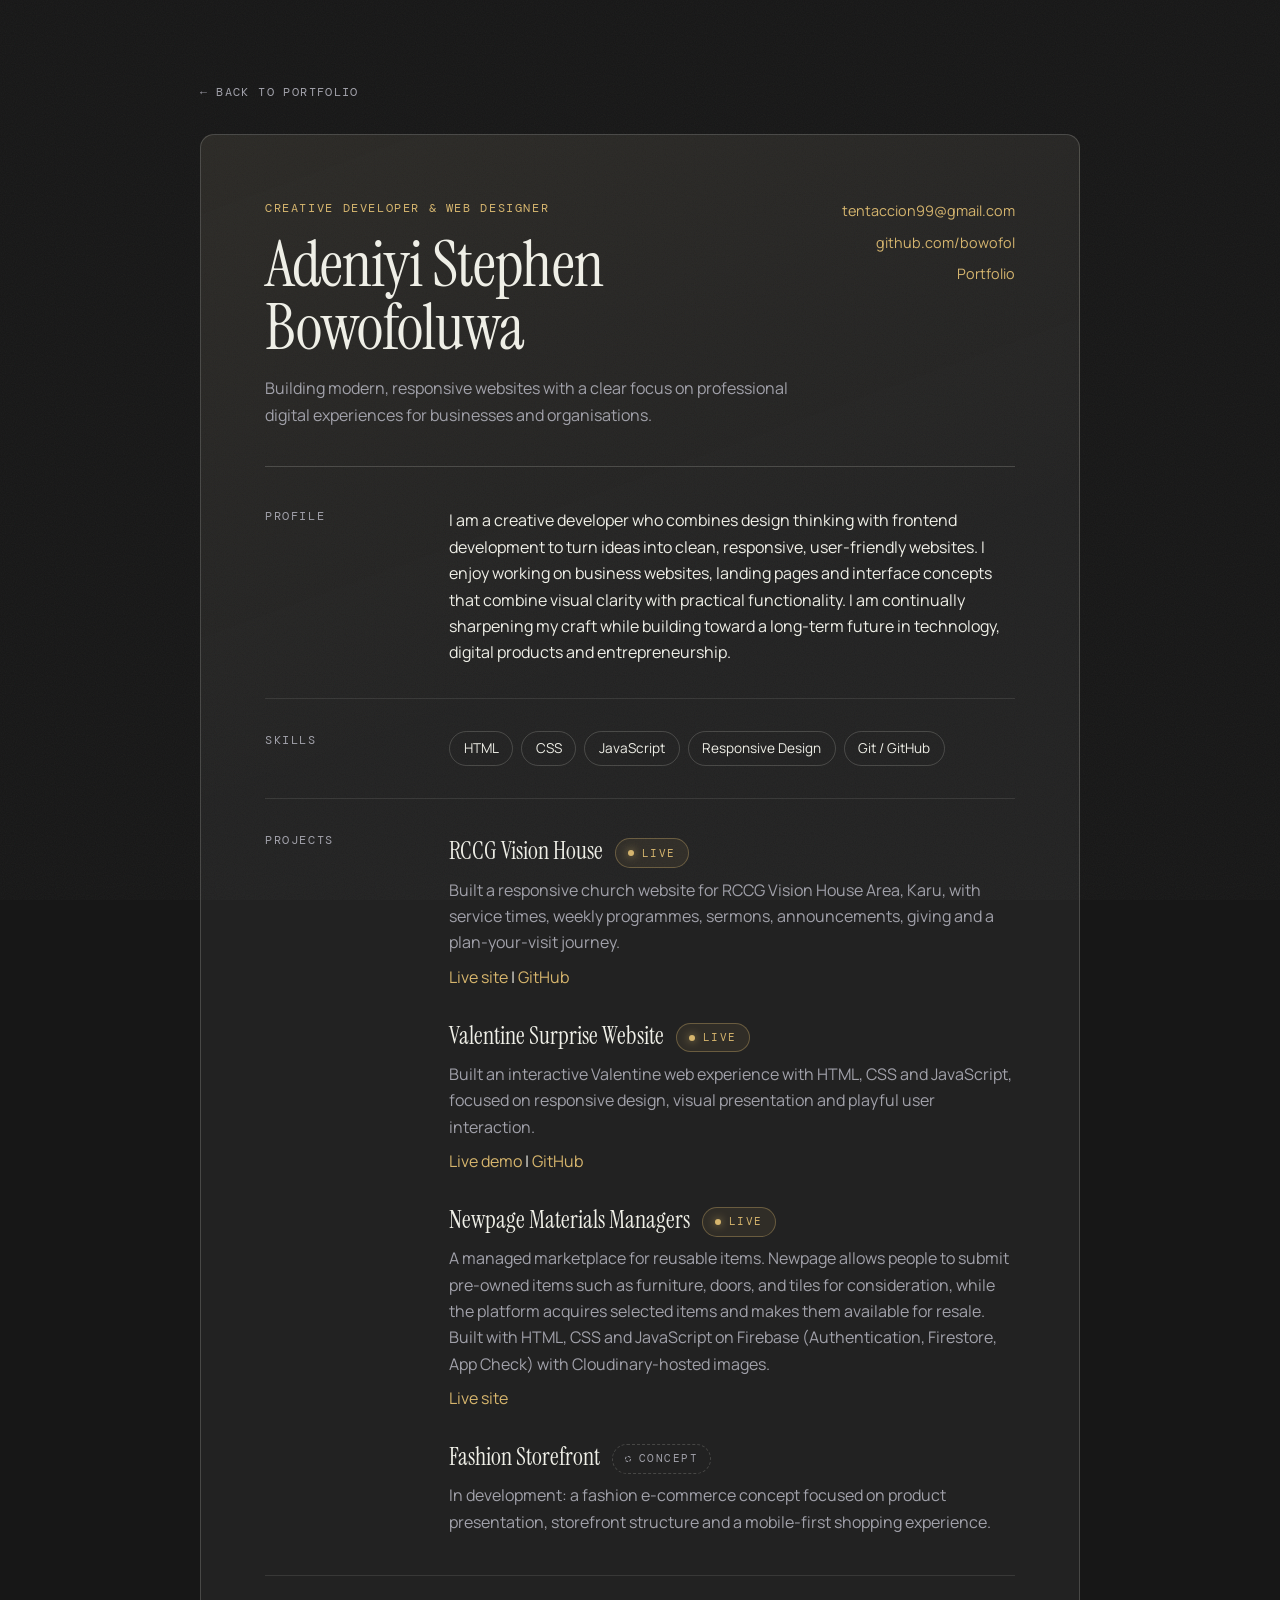
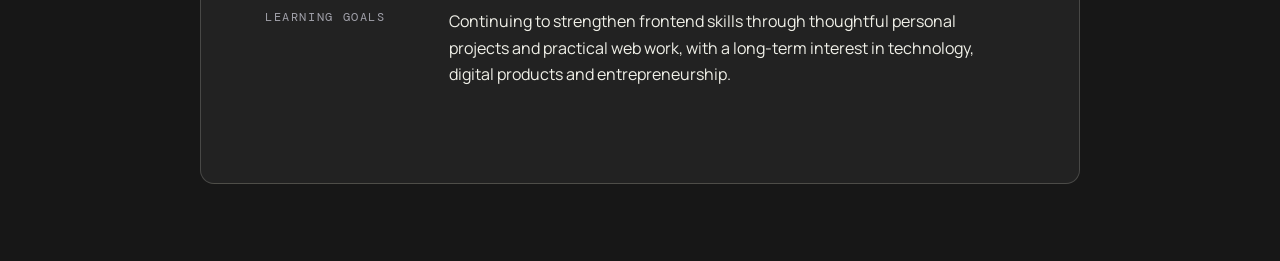
==== commit 52d7f12b: "Complete champagne-gold portfolio redesign Co-Authored-By: Claude Opus 5.5 <noreply@anthropic.com>" ====
--- a/resume.html
+++ b/resume.html
@@ -3,34 +3,39 @@
   <head>
     <meta charset="utf-8" />
     <meta name="viewport" content="width=device-width, initial-scale=1" />
+    <title>Resume — Adeniyi Stephen Bowofoluwa</title>
     <meta
       name="description"
-      content="Resume for Adeniyi Stephen Bowofoluwa, frontend and web developer."
+      content="Resume for Adeniyi Stephen Bowofoluwa, creative developer and web designer."
     />
-    <title>Adeniyi Stephen Bowofoluwa | Frontend & Web Developer Resume</title>
+    <meta name="theme-color" content="#171717" />
+    <meta name="color-scheme" content="dark" />
+    <link rel="icon" href="favicon.svg" type="image/svg+xml" />
     <link rel="preconnect" href="https://fonts.googleapis.com" />
     <link rel="preconnect" href="https://fonts.gstatic.com" crossorigin />
     <link
-      href="https://fonts.googleapis.com/css2?family=DM+Mono:wght@400;500&family=Manrope:wght@400;500;600;700;800&display=swap"
+      href="https://fonts.googleapis.com/css2?family=DM+Mono:wght@400;500&family=Instrument+Serif:ital@0;1&family=Manrope:wght@400;500;600;700&display=swap"
       rel="stylesheet"
     />
     <link rel="stylesheet" href="styles.css" />
   </head>
   <body class="resume-body">
     <main class="resume-page">
+      <a class="resume-back" href="index.html"><span aria-hidden="true">←</span> Back to portfolio</a>
+
       <article class="resume-sheet">
         <header class="resume-header">
           <div>
-            <p class="eyebrow"><span></span> Frontend &amp; Web Developer</p>
+            <p class="eyebrow">Creative Developer &amp; Web Designer</p>
             <h1>Adeniyi Stephen Bowofoluwa</h1>
             <p>
               Building modern, responsive websites with a clear focus on professional digital
-              experiences for businesses and organizations.
+              experiences for businesses and organisations.
             </p>
           </div>
           <div class="resume-contact">
             <a href="mailto:tentaccion99@gmail.com">tentaccion99@gmail.com</a>
-            <a href="https://github.com/bowofol" target="_blank" rel="noreferrer">github.com/bowofol</a>
+            <a href="https://github.com/bowofol" target="_blank" rel="noopener noreferrer">github.com/bowofol</a>
             <a href="index.html">Portfolio</a>
           </div>
         </header>
@@ -38,11 +43,11 @@
         <section class="resume-section">
           <h2>Profile</h2>
           <p>
-            I am a frontend and web developer focused on turning ideas into clean, responsive,
-            user-friendly websites. I enjoy working on business websites, landing pages, and
-            interface concepts that combine visual clarity with practical functionality. I am
-            continually sharpening my craft while building toward a long-term future in technology,
-            digital products, and entrepreneurship.
+            I am a creative developer who combines design thinking with frontend development to turn
+            ideas into clean, responsive, user-friendly websites. I enjoy working on business
+            websites, landing pages and interface concepts that combine visual clarity with practical
+            functionality. I am continually sharpening my craft while building toward a long-term
+            future in technology, digital products and entrepreneurship.
           </p>
         </section>
 
@@ -61,35 +66,42 @@
           <h2>Projects</h2>
           <ul class="resume-list">
             <li>
-              <strong>RCCG Vision House Website</strong>
-              <p>A church website for RCCG Vision House, with a dedicated online home at rccgvisionhouse.ng.</p>
-              <a href="https://www.rccgvisionhouse.ng/" target="_blank" rel="noreferrer">Visit Website</a>
+              <strong>RCCG Vision House <span class="status status--live">Live</span></strong>
+              <p>
+                Built a responsive church website for RCCG Vision House Area, Karu, with service
+                times, weekly programmes, sermons, announcements, giving and a plan-your-visit
+                journey.
+              </p>
+              <a href="https://www.rccgvisionhouse.ng/" target="_blank" rel="noopener noreferrer">Live site</a>
+              |
+              <a href="https://github.com/bowofol/vision-house-parish" target="_blank" rel="noopener noreferrer">GitHub</a>
             </li>
             <li>
-              <strong>Valentine Surprise Website</strong>
+              <strong>Valentine Surprise Website <span class="status status--live">Live</span></strong>
               <p>
-                Built an interactive Valentine web experience with HTML, CSS, and JavaScript,
-                focused on responsive design, visual presentation, and playful user interaction.
+                Built an interactive Valentine web experience with HTML, CSS and JavaScript, focused
+                on responsive design, visual presentation and playful user interaction.
               </p>
-              <a href="https://valentines-9ko6.vercel.app/" target="_blank" rel="noreferrer">Live Demo</a>
+              <a href="https://valentines-9ko6.vercel.app/" target="_blank" rel="noopener noreferrer">Live demo</a>
               |
-              <a href="https://github.com/bowofol/valentines" target="_blank" rel="noreferrer">GitHub</a>
+              <a href="https://github.com/bowofol/valentine" target="_blank" rel="noopener noreferrer">GitHub</a>
             </li>
             <li>
-              <strong>Saving App Test Project</strong>
+              <strong>Newpage Materials Managers <span class="status status--live">Live</span></strong>
               <p>
-                Created a prototype savings dashboard to explore JavaScript interaction, responsive
-                layout structure, and a user-focused record-keeping interface.
+                A managed marketplace for reusable items. Newpage allows people to submit pre-owned
+                items such as furniture, doors, and tiles for consideration, while the platform
+                acquires selected items and makes them available for resale. Built with HTML, CSS and
+                JavaScript on Firebase (Authentication, Firestore, App Check) with Cloudinary-hosted
+                images.
               </p>
-              <a href="https://saving-app-pi.vercel.app/" target="_blank" rel="noreferrer">Live Demo</a>
-              |
-              <a href="https://github.com/bowofol/saving-app" target="_blank" rel="noreferrer">GitHub</a>
+              <a href="https://newpagematerials.com.ng" target="_blank" rel="noopener noreferrer">Live site</a>
             </li>
             <li>
-              <strong>Fashion E-commerce Concept</strong>
+              <strong>Fashion Storefront <span class="status status--concept">Concept</span></strong>
               <p>
-                Planned portfolio expansion focused on product presentation, fashion landing page
-                structure, and mobile-first shopping experience.
+                In development: a fashion e-commerce concept focused on product presentation,
+                storefront structure and a mobile-first shopping experience.
               </p>
             </li>
           </ul>
@@ -99,7 +111,7 @@
           <h2>Learning Goals</h2>
           <p>
             Continuing to strengthen frontend skills through thoughtful personal projects and
-            practical web work, with a long-term interest in technology, digital products, and
+            practical web work, with a long-term interest in technology, digital products and
             entrepreneurship.
           </p>
         </section>
--- a/styles.css
+++ b/styles.css
@@ -1,201 +1,1323 @@
+/* ==========================================================================
+   Adeniyi Stephen — Portfolio
+   Futuristic luxury × editorial × creative studio
+   Palette: Champagne Gold #D6B56D · Soft Ivory #F0F0E8 · Deep Graphite #171717
+            Secondary Dark #222222 · Muted Text #A1A1AA
+   ========================================================================== */
+
 :root {
-  --ink: #101b2d;
-  --ink-soft: #263653;
-  --paper: #f7f6f2;
-  --paper-deep: #ebeae4;
-  --white: #ffffff;
-  --muted: #687389;
-  --line: #d6d9df;
-  --blue: #3d5afe;
-  --blue-dark: #263cc0;
-  --lavender: #e8eaff;
-  --peach: #f9ddd2;
-  --green: #dff1e6;
-  --mono: "DM Mono", monospace;
-  --sans: "Manrope", system-ui, sans-serif;
-  --radius: 18px;
-  --shadow: 0 28px 70px rgba(16, 27, 45, 0.1);
-  color-scheme: light;
+  --gold: #d6b56d;
+  --ivory: #f0f0e8;
+  --graphite: #171717;
+  --graphite-2: #222222;
+  --muted: #a1a1aa;
+
+  --gold-08: rgba(214, 181, 109, 0.08);
+  --gold-14: rgba(214, 181, 109, 0.14);
+  --gold-35: rgba(214, 181, 109, 0.35);
+  --ivory-06: rgba(240, 240, 232, 0.06);
+  --line: rgba(240, 240, 232, 0.1);
+  --line-strong: rgba(240, 240, 232, 0.18);
+
+  --serif: "Instrument Serif", "Cormorant Garamond", Georgia, "Times New Roman", serif;
+  --sans: "Manrope", "DM Sans", system-ui, -apple-system, "Segoe UI", sans-serif;
+  --mono: "DM Mono", ui-monospace, "SFMono-Regular", Menlo, Consolas, monospace;
+
+  --gutter: clamp(1rem, 4vw, 3rem);
+  --max: 1320px;
+  --header-h: 76px;
+  --radius: 14px;
+  --ease: cubic-bezier(0.22, 1, 0.36, 1);
+  --ease-in-out: cubic-bezier(0.65, 0, 0.35, 1);
+
+  color-scheme: dark;
+}
+
+/* ---------- Reset & base ---------- */
+*,
+*::before,
+*::after { box-sizing: border-box; }
+
+html {
+  scroll-behavior: smooth;
+  scroll-padding-top: calc(var(--header-h) + 1rem);
+  -webkit-text-size-adjust: 100%;
+  overflow-x: clip;
+}
+
+body {
+  margin: 0;
+  min-height: 100vh;
+  overflow-x: hidden;
+  color: var(--ivory);
+  background: var(--graphite);
   font-family: var(--sans);
-}
-
-* { box-sizing: border-box; }
-html { scroll-behavior: smooth; scroll-padding-top: 100px; }
-body { margin: 0; overflow-x: hidden; color: var(--ink); background: var(--paper); font-size: 16px; line-height: 1.6; }
+  font-size: 1rem;
+  line-height: 1.65;
+  -webkit-font-smoothing: antialiased;
+  -moz-osx-font-smoothing: grayscale;
+  text-rendering: optimizeLegibility;
+}
+
+/* Fine film grain for depth */
+body::after {
+  position: fixed;
+  inset: 0;
+  z-index: 100;
+  pointer-events: none;
+  content: "";
+  opacity: 0.045;
+  background-image: url("data:image/svg+xml,%3Csvg xmlns='http://www.w3.org/2000/svg' width='160' height='160'%3E%3Cfilter id='n'%3E%3CfeTurbulence type='fractalNoise' baseFrequency='.9' numOctaves='2' stitchTiles='stitch'/%3E%3C/filter%3E%3Crect width='100%25' height='100%25' filter='url(%23n)'/%3E%3C/svg%3E");
+}
+
 body.nav-open { overflow: hidden; }
+
+img { display: block; max-width: 100%; height: auto; }
 a { color: inherit; text-decoration: none; }
-button { font: inherit; }
-h1, h2, h3, p { margin-top: 0; }
-h1, h2, h3 { letter-spacing: -0.055em; line-height: 1.04; }
-h1 { margin-bottom: 1.45rem; font-size: clamp(3.05rem, 7.15vw, 6.8rem); font-weight: 800; }
-h2 { margin-bottom: 0; font-size: clamp(2.25rem, 4.75vw, 4.25rem); font-weight: 800; }
-h3 { margin-bottom: 0; font-size: clamp(1.35rem, 2vw, 1.75rem); font-weight: 700; }
-:focus-visible { outline: 3px solid var(--blue); outline-offset: 4px; }
-
-.sr-only { position: absolute; width: 1px; height: 1px; padding: 0; margin: -1px; overflow: hidden; clip: rect(0, 0, 0, 0); white-space: nowrap; border: 0; }
-.section-shell { width: min(1180px, calc(100% - 3rem)); margin-inline: auto; }
-.section-space { padding-block: clamp(5rem, 10vw, 9.5rem); }
-.eyebrow { display: flex; align-items: center; gap: 0.55rem; margin-bottom: 0.9rem; color: var(--blue-dark); font-family: var(--mono); font-size: 0.7rem; font-weight: 500; letter-spacing: 0.04em; text-transform: uppercase; }
-.eyebrow span { width: 22px; height: 1px; background: currentColor; }
-
-.site-header { position: sticky; top: 0; z-index: 20; display: flex; min-height: 82px; align-items: center; justify-content: space-between; padding-inline: clamp(1.5rem, 5vw, 4.5rem); border-bottom: 1px solid transparent; background: rgba(247, 246, 242, 0.78); backdrop-filter: blur(18px); transition: background 180ms ease, border-color 180ms ease, box-shadow 180ms ease; }
-.site-header.has-shadow { border-color: rgba(16, 27, 45, 0.11); background: rgba(247, 246, 242, 0.94); box-shadow: 0 8px 28px rgba(16, 27, 45, 0.05); }
-.brand { display: inline-flex; align-items: center; gap: 0.72rem; font-size: 0.91rem; font-weight: 800; letter-spacing: -0.04em; }
-.brand-mark { display: inline-grid; width: 35px; height: 35px; place-items: center; color: var(--white); background: var(--ink); border-radius: 50%; font-family: var(--mono); font-size: 0.62rem; font-weight: 500; letter-spacing: -0.06em; }
-.site-nav { display: flex; align-items: center; gap: clamp(0.9rem, 1.9vw, 1.8rem); color: var(--ink-soft); font-size: 0.81rem; font-weight: 700; }
-.site-nav > a:not(.nav-cta) { position: relative; }
-.site-nav > a:not(.nav-cta)::after { position: absolute; right: 0; bottom: -0.38rem; left: 0; height: 1px; content: ""; background: var(--blue); transform: scaleX(0); transform-origin: right; transition: transform 180ms ease; }
-.site-nav > a:not(.nav-cta):hover::after, .site-nav > a:not(.nav-cta):focus-visible::after { transform: scaleX(1); transform-origin: left; }
-.nav-cta { padding: 0.62rem 0.82rem; color: var(--white); background: var(--ink); border-radius: 999px; transition: transform 180ms ease, background 180ms ease; }
-.nav-cta:hover, .nav-cta:focus-visible { background: var(--blue-dark); transform: translateY(-2px); }
-.nav-toggle { display: none; }
-
-.hero { display: grid; grid-template-columns: minmax(0, 1.08fr) minmax(380px, 0.92fr); gap: clamp(3rem, 7vw, 7.5rem); align-items: center; min-height: calc(100svh - 82px); padding-block: clamp(4.5rem, 8vw, 7.2rem); }
-.hero-copy { max-width: 750px; }
-.hero-lede { max-width: 645px; margin-bottom: 0; color: var(--ink-soft); font-size: clamp(1.04rem, 1.8vw, 1.2rem); line-height: 1.72; }
-.hero-actions { display: flex; flex-wrap: wrap; gap: 0.8rem; margin-top: 2.15rem; }
-.button { display: inline-flex; min-height: 51px; align-items: center; justify-content: center; gap: 0.7rem; padding: 0.78rem 1.12rem; border: 1px solid transparent; border-radius: 999px; font-size: 0.84rem; font-weight: 800; transition: transform 180ms ease, background 180ms ease, color 180ms ease, border-color 180ms ease; }
-.button:hover, .button:focus-visible { transform: translateY(-3px); }
-.button-primary { color: var(--white); background: var(--blue); box-shadow: 0 12px 24px rgba(61, 90, 254, 0.23); }
-.button-primary:hover, .button-primary:focus-visible { background: var(--blue-dark); }
-.button-secondary { border-color: var(--line); background: transparent; }
-.button-secondary:hover, .button-secondary:focus-visible { border-color: var(--ink); background: var(--white); }
-.hero-note { margin: 1rem 0 0; color: var(--muted); font-family: var(--mono); font-size: 0.69rem; }
-
-.hero-visual { position: relative; display: grid; min-height: 495px; place-items: center; }
-.site-preview { position: relative; z-index: 2; width: min(100%, 465px); padding: 0.6rem; overflow: hidden; background: var(--white); border: 1px solid rgba(16, 27, 45, 0.14); border-radius: 12px; box-shadow: var(--shadow); transform: rotate(3deg); }
-.hero-banner-photo { display: block; width: 100%; aspect-ratio: 4 / 3; object-fit: cover; object-position: center 17%; filter: saturate(0.82) contrast(1.04); }
-.hero-banner-caption { position: absolute; right: 0.6rem; bottom: 0.6rem; left: 0.6rem; display: grid; gap: 0.15rem; padding: 0.75rem; color: var(--white); background: rgba(16, 27, 45, 0.9); backdrop-filter: blur(8px); }
-.hero-banner-caption span { color: #cdd4ff; font-family: var(--mono); font-size: 0.51rem; text-transform: uppercase; }.hero-banner-caption strong { font-size: 0.82rem; letter-spacing: -0.035em; }
-.window-bar { display: flex; min-height: 26px; align-items: center; gap: 0.28rem; padding: 0 0.3rem 0.5rem; border-bottom: 1px solid var(--line); }
-.window-bar > span { width: 6px; height: 6px; background: var(--line); border-radius: 50%; }
-.window-bar > i { width: 40%; height: 6px; margin-left: auto; background: var(--paper-deep); border-radius: 99px; }
-.preview-main { padding: 0.95rem; background: var(--paper); }
-.preview-nav { display: flex; align-items: center; gap: 0.6rem; min-height: 27px; font-family: var(--mono); font-size: 0.44rem; }
-.preview-nav b { margin-right: auto; font-size: 0.46rem; }
-.preview-nav em { width: 18px; height: 3px; background: var(--muted); opacity: 0.55; }
-.preview-statement { display: grid; gap: 0.65rem; min-height: 255px; align-content: center; padding: 2.4rem 1.3rem; color: var(--white); background: var(--ink); }
-.preview-statement small { color: #a9b6ff; font-family: var(--mono); font-size: 0.52rem; text-transform: uppercase; }
-.preview-statement strong { max-width: 8ch; font-size: clamp(1.55rem, 3.5vw, 2.6rem); letter-spacing: -0.08em; line-height: 0.98; }
-.preview-statement i { width: 68px; height: 7px; background: var(--blue); }
-.preview-cards { display: grid; grid-template-columns: 1.25fr 0.75fr 0.85fr; gap: 0.5rem; margin-top: 0.5rem; }
-.preview-cards span { height: 65px; background: var(--lavender); }
-.preview-cards span:nth-child(2) { background: var(--peach); }
-.preview-cards span:nth-child(3) { background: var(--green); }
-.orbit { position: absolute; border: 1px solid rgba(61, 90, 254, 0.25); border-radius: 50%; }
-.orbit-one { width: 500px; height: 500px; border-right-color: transparent; transform: rotate(-35deg); }
-.orbit-two { width: 375px; height: 375px; border-top-color: transparent; transform: rotate(58deg); }
-.floating-note { position: absolute; z-index: 3; display: flex; gap: 0.55rem; align-items: center; padding: 0.54rem 0.68rem; color: var(--ink); background: var(--white); border: 1px solid var(--line); border-radius: 5px; box-shadow: 0 12px 25px rgba(16, 27, 45, 0.08); font-family: var(--mono); font-size: 0.62rem; white-space: nowrap; }
-.floating-note span { color: var(--blue); }
-.note-one { top: 9%; left: -2%; animation: float 6s ease-in-out infinite; }
-.note-two { right: -3%; bottom: 10%; animation: float 7s ease-in-out -2s infinite; }
-@keyframes float { 50% { transform: translateY(-9px); } }
-
-.intro-strip { color: var(--white); background: var(--ink); }
-.intro-strip-inner { display: flex; min-height: 106px; align-items: center; justify-content: space-between; gap: 2rem; }
-.intro-strip p { max-width: 540px; margin: 0; font-size: clamp(1rem, 1.7vw, 1.22rem); font-weight: 600; letter-spacing: -0.04em; line-height: 1.45; }
-.intro-strip-inner > div { display: flex; flex-wrap: wrap; justify-content: flex-end; gap: 0.5rem; }
-.intro-strip span { padding: 0.35rem 0.48rem; color: #c4cdff; border: 1px solid rgba(255, 255, 255, 0.18); font-family: var(--mono); font-size: 0.61rem; }
-
-.about-section { display: grid; grid-template-columns: 0.7fr 1.3fr; gap: clamp(2rem, 7vw, 9rem); }
-.section-label { display: flex; align-items: flex-start; justify-content: space-between; }
-.section-index { margin: 0; color: var(--muted); font-family: var(--mono); font-size: 0.67rem; }
-.about-side { display: grid; max-width: 400px; align-content: start; gap: 1.15rem; }
-.about-photo-frame { position: relative; margin: 0; overflow: hidden; background: var(--ink); border-radius: 10px; box-shadow: 0 18px 44px rgba(16, 27, 45, 0.12); }
-.about-photo-frame::after { position: absolute; right: 0; bottom: 0; width: 48px; height: 48px; content: ""; background: var(--blue); }
-.about-photo { display: block; width: 100%; aspect-ratio: 4 / 3; object-fit: cover; object-position: center 17%; filter: saturate(0.82) contrast(1.04); }
-.about-content h2 { max-width: 920px; }
-.about-copy { display: grid; grid-template-columns: repeat(2, minmax(0, 1fr)); gap: 2rem; max-width: 820px; margin-top: 2.3rem; }
-.about-copy p { margin-bottom: 0; color: var(--ink-soft); font-size: 1rem; line-height: 1.75; }
-
-.services-section { background: var(--white); border-block: 1px solid var(--line); }
-.section-heading { display: flex; align-items: end; justify-content: space-between; gap: 2.5rem; margin-bottom: 3.5rem; }
-.section-heading h2 { max-width: 700px; }
-.section-heading > p { max-width: 340px; margin: 0 0 0.4rem; color: var(--muted); font-size: 0.94rem; line-height: 1.65; }
-.service-grid { display: grid; grid-template-columns: repeat(2, minmax(0, 1fr)); border-top: 1px solid var(--line); border-left: 1px solid var(--line); }
-.service-card { position: relative; display: grid; grid-template-columns: 66px 1fr auto; gap: 1.2rem; min-height: 225px; padding: clamp(1.4rem, 3vw, 2.3rem); border-right: 1px solid var(--line); border-bottom: 1px solid var(--line); transition: background 180ms ease, color 180ms ease; }
-.service-card:hover { color: var(--white); background: var(--ink); }
-.service-number { margin: 0; color: var(--blue); font-family: var(--mono); font-size: 0.7rem; }
-.service-card h3 { margin-bottom: 0.7rem; }
-.service-card div p { max-width: 29ch; margin: 0; color: var(--muted); font-size: 0.91rem; line-height: 1.6; transition: color 180ms ease; }
-.service-card:hover div p { color: #ccd2df; }
-.service-arrow { align-self: end; color: var(--blue); font-size: 1.25rem; transition: transform 180ms ease; }
-.service-card:hover .service-arrow { transform: translate(3px, -3px); }
-
-.work-heading { margin-bottom: 4rem; }
-.project-list { display: grid; gap: clamp(4rem, 9vw, 8rem); }
-.project-card { display: grid; grid-template-columns: minmax(0, 1fr) minmax(340px, 0.85fr); align-items: center; gap: clamp(2rem, 7vw, 7rem); }
-.project-card-reverse { grid-template-columns: minmax(340px, 0.85fr) minmax(0, 1fr); }
-.project-card-reverse .project-art { order: 2; }
-.project-card-reverse .project-content { order: 1; }
-.project-art { min-height: 370px; overflow: hidden; border-radius: var(--radius); box-shadow: var(--shadow); transition: transform 300ms ease, box-shadow 300ms ease; }
-.project-card:hover .project-art { box-shadow: 0 34px 80px rgba(16, 27, 45, 0.17); transform: translateY(-7px); }
-.browser-top { display: flex; height: 38px; align-items: center; gap: 0.32rem; padding: 0 0.9rem; background: rgba(255, 255, 255, 0.82); }
-.browser-top span { width: 7px; height: 7px; background: #c8cbd1; border-radius: 50%; }
-.browser-top p { margin: 0 auto; color: var(--muted); font-family: var(--mono); font-size: 0.53rem; }
-.church-art { background: #153e38; }
-.church-screen { display: grid; min-height: 332px; align-content: center; gap: 1.3rem; padding: clamp(1.5rem, 5vw, 3rem); color: #fff8e8; background: radial-gradient(circle at 90% 10%, rgba(225, 194, 118, 0.25), transparent 55%), #153e38; }
-.church-screen p { margin: 0; color: #e1c276; font-family: var(--mono); font-size: 0.65rem; letter-spacing: 0.12em; text-transform: uppercase; }
-.church-screen strong { font-family: Georgia, serif; font-size: clamp(2.3rem, 4vw, 3.8rem); font-weight: 400; line-height: 1.05; letter-spacing: -0.04em; }
-.church-screen > span { font-family: var(--mono); font-size: 0.65rem; overflow-wrap: anywhere; }
-.valentine-art { background: #fbd8e5; }
-.valentine-screen { position: relative; display: grid; min-height: 332px; place-content: center; overflow: hidden; text-align: center; background: radial-gradient(circle at 52% 42%, #fff7fb 0, #fff7fb 6%, transparent 34%), #e84b84; }
-.valentine-screen > p { position: relative; z-index: 2; margin: 0; color: #8c1a45; font-family: var(--mono); font-size: 0.63rem; text-transform: uppercase; }
-.valentine-screen strong { position: relative; z-index: 2; color: #801440; font-family: Georgia, serif; font-size: clamp(2.4rem, 5vw, 3.8rem); font-style: italic; letter-spacing: -0.08em; line-height: 1; }
-.valentine-screen div { position: relative; z-index: 2; display: flex; justify-content: center; gap: 0.5rem; margin-top: 1.2rem; }
-.valentine-screen div span { padding: 0.35rem 1rem; color: #fff; background: #801440; border-radius: 99px; font-family: var(--mono); font-size: 0.56rem; }
-.valentine-screen div span + span { color: #801440; background: #fff; }
-.heart { position: absolute; color: rgba(128, 20, 64, 0.32); font-size: 2rem; font-style: normal; }
-.heart-one { top: 17%; left: 18%; }.heart-two { right: 18%; bottom: 19%; font-size: 3rem; }.heart-three { right: 14%; top: 15%; font-size: 1.2rem; }
-.savings-art { background: #e4e7ff; }
-.savings-screen { min-height: 332px; padding: 1.2rem; background: linear-gradient(135deg, #ebf0ff, #fbebff); }
-.savings-head { display: flex; align-items: center; justify-content: space-between; padding: 0.8rem; background: #fff; border-radius: 8px; font-size: 0.67rem; }
-.savings-head b { font-family: var(--mono); }.savings-head span { padding: 0.32rem 0.5rem; color: #fff; background: #f16a77; border-radius: 4px; font-size: 0.55rem; }
-.savings-stats { display: grid; grid-template-columns: repeat(3, 1fr); gap: 0.55rem; margin-top: 0.6rem; }
-.savings-stats span { min-height: 82px; padding: 0.7rem; border-radius: 7px; background: #9167e9; }.savings-stats span:nth-child(2) { background: #ec72b7; }.savings-stats span:nth-child(3) { background: #6172db; }
-.savings-stats i { display: block; width: 52%; height: 9px; background: rgba(255, 255, 255, 0.88); border-radius: 4px; }.savings-stats small { display: block; margin-top: 1rem; color: #fff; font-size: 0.43rem; }
-.savings-form { display: grid; grid-template-columns: 1fr 1fr auto; gap: 0.5rem; margin-top: 0.6rem; padding: 0.9rem; background: #fff; border-radius: 8px; }.savings-form b { grid-column: 1 / -1; font-family: var(--mono); font-size: 0.56rem; }.savings-form i { height: 25px; background: #f0f1f5; border: 1px solid #e0e2e8; border-radius: 4px; }.savings-form span { display: grid; padding-inline: 0.5rem; place-items: center; color: #fff; background: #5068e8; border-radius: 4px; font-size: 0.46rem; }
-.fashion-art { background: #b99a80; }.fashion-screen { display: grid; min-height: 332px; align-content: end; gap: 0.65rem; padding: 2rem; color: #fff9f2; background: linear-gradient(90deg, rgba(32, 21, 17, 0.74), rgba(32, 21, 17, 0.13)), linear-gradient(135deg, #8f6c56 0%, #b89070 48%, #e3bea0 48%, #e3bea0 100%); }.fashion-screen p { margin: 0; font-family: var(--mono); font-size: 0.56rem; letter-spacing: 0.08em; }.fashion-screen strong { font-family: Georgia, serif; font-size: clamp(2.4rem, 4vw, 3.8rem); font-weight: 400; line-height: 0.88; letter-spacing: -0.07em; }.fashion-screen span { margin-top: 0.55rem; font-family: var(--mono); font-size: 0.56rem; text-decoration: underline; text-underline-offset: 4px; }
-.project-content { max-width: 530px; }.project-topline { display: flex; align-items: center; justify-content: space-between; margin-bottom: 0.9rem; }.project-topline p, .project-topline span { margin: 0; color: var(--blue-dark); font-family: var(--mono); font-size: 0.67rem; text-transform: uppercase; }.project-topline span { color: var(--muted); }.project-content h3 { margin-bottom: 1rem; font-size: clamp(2rem, 3.3vw, 3.1rem); }.project-summary { margin-bottom: 1.5rem; color: var(--ink-soft); line-height: 1.7; }
-.project-details { display: grid; gap: 0.85rem; padding: 1.1rem 0; border-block: 1px solid var(--line); }.project-details div { display: grid; grid-template-columns: 115px 1fr; gap: 0.8rem; }.project-details dt { color: var(--muted); font-family: var(--mono); font-size: 0.62rem; text-transform: uppercase; }.project-details dd { margin: 0; font-size: 0.85rem; line-height: 1.5; }.tag-list { display: flex; flex-wrap: wrap; gap: 0.4rem; padding: 0; margin: 1rem 0 0; list-style: none; }.tag-list li { padding: 0.33rem 0.48rem; color: var(--ink-soft); background: var(--paper-deep); border-radius: 3px; font-family: var(--mono); font-size: 0.61rem; }.project-links { display: flex; flex-wrap: wrap; gap: 1rem; margin-top: 1.35rem; }.text-link { display: inline-flex; align-items: center; gap: 0.4rem; padding-bottom: 0.22rem; border-bottom: 1px solid var(--ink); font-size: 0.77rem; font-weight: 800; transition: color 180ms ease, border-color 180ms ease; }.text-link:hover, .text-link:focus-visible { color: var(--blue-dark); border-color: var(--blue-dark); }.text-link-muted { color: var(--muted); border-color: var(--line); }.project-note { margin: 1.05rem 0 0; color: var(--muted); font-family: var(--mono); font-size: 0.65rem; line-height: 1.5; }.project-concept { opacity: 0.77; }.project-concept:hover { opacity: 1; }
-
-.skills-section { color: var(--white); background: var(--ink); }.skills-inner { display: grid; grid-template-columns: minmax(0, 0.8fr) minmax(350px, 1.2fr); gap: 6rem; padding-block: clamp(5rem, 10vw, 8rem); }.skills-section .eyebrow { color: #a9b6ff; }.skills-section h2 { max-width: 570px; }.skills-list { display: grid; grid-template-columns: repeat(2, minmax(0, 1fr)); gap: 0; padding: 0; margin: 0; list-style: none; border-top: 1px solid rgba(255, 255, 255, 0.2); }.skills-list li { display: flex; gap: 0.75rem; align-items: center; min-height: 70px; border-bottom: 1px solid rgba(255, 255, 255, 0.2); font-size: 0.96rem; font-weight: 700; }.skills-list li:nth-child(odd) { margin-right: 1rem; }.skills-list span { color: #a9b6ff; font-family: var(--mono); font-size: 0.6rem; }
-.process-section { padding-bottom: clamp(5rem, 10vw, 9.5rem); }.process-list { padding: 0; margin: 0; list-style: none; border-top: 1px solid var(--line); }.process-list li { display: grid; grid-template-columns: 17% 1fr; gap: 2rem; padding: 1.65rem 0; border-bottom: 1px solid var(--line); transition: padding 180ms ease; }.process-list li:hover { padding-inline: 1rem; }.process-list > li > span { color: var(--blue-dark); font-family: var(--mono); font-size: 0.72rem; }.process-list h3 { margin-bottom: 0.45rem; font-size: clamp(1.45rem, 2.4vw, 2.1rem); }.process-list p { max-width: 560px; margin-bottom: 0; color: var(--muted); font-size: 0.93rem; }
-.benefits-section { background: var(--paper-deep); }.benefits-intro { max-width: 700px; margin-bottom: 3.4rem; }.benefits-grid { display: grid; grid-template-columns: repeat(3, 1fr); gap: 1px; background: #cfd2d7; border: 1px solid #cfd2d7; }.benefits-grid article { min-height: 192px; padding: 1.25rem; background: var(--paper-deep); transition: color 180ms ease, background 180ms ease; }.benefits-grid article:hover { color: var(--white); background: var(--blue); }.benefits-grid span { display: block; margin-bottom: 2.5rem; font-size: 0.94rem; font-weight: 800; letter-spacing: -0.04em; }.benefits-grid p { max-width: 29ch; margin: 0; color: var(--muted); font-size: 0.82rem; line-height: 1.55; transition: color 180ms ease; }.benefits-grid article:hover p { color: #dfe3ff; }
-.contact-section { color: var(--white); background: var(--blue); }.contact-section .eyebrow { color: #cdd4ff; }.contact-inner { display: grid; grid-template-columns: minmax(0, 1.12fr) minmax(320px, 0.78fr); gap: clamp(3rem, 9vw, 10rem); padding-block: clamp(5rem, 10vw, 9rem); }.contact-copy h2 { max-width: 780px; }.contact-copy > p:not(.eyebrow) { max-width: 630px; margin: 1.4rem 0 2rem; color: #e3e6ff; font-size: 1.02rem; line-height: 1.7; }.button-light { color: var(--blue-dark); background: var(--white); }.button-light:hover, .button-light:focus-visible { color: var(--white); background: var(--ink); }.contact-links { align-self: center; }.contact-links > p { margin-bottom: 0.65rem; color: #cdd4ff; font-family: var(--mono); font-size: 0.67rem; text-transform: uppercase; }.contact-links a { display: grid; grid-template-columns: 1fr auto; gap: 0.2rem 1rem; padding: 1rem 0; border-top: 1px solid rgba(255, 255, 255, 0.35); transition: padding 180ms ease; }.contact-links a:last-child { border-bottom: 1px solid rgba(255, 255, 255, 0.35); }.contact-links a:hover, .contact-links a:focus-visible { padding-inline: 0.5rem; }.contact-links span { color: #cdd4ff; font-family: var(--mono); font-size: 0.6rem; text-transform: uppercase; }.contact-links strong { font-size: 0.86rem; }.contact-links i { grid-column: 2; grid-row: 1 / span 2; align-self: center; font-style: normal; }
-.site-footer { display: flex; min-height: 92px; align-items: center; justify-content: space-between; gap: 1rem; padding: 1.2rem clamp(1.5rem, 5vw, 4.5rem); background: var(--white); color: var(--muted); font-size: 0.74rem; font-weight: 700; }.site-footer > div { display: flex; align-items: center; gap: 0.55rem; color: var(--ink); }.site-footer .brand-mark { width: 28px; height: 28px; font-size: 0.5rem; }.site-footer p { margin: 0; }.site-footer > a { color: var(--ink); }.site-footer > a:hover { color: var(--blue-dark); }
-.js .reveal { opacity: 0; transform: translateY(22px); transition: opacity 600ms ease, transform 600ms ease; }.js .reveal.is-visible { opacity: 1; transform: translateY(0); }.js .service-card.reveal:nth-child(2), .js .benefits-grid .reveal:nth-child(2), .js .process-list .reveal:nth-child(2) { transition-delay: 70ms; }.js .service-card.reveal:nth-child(3), .js .benefits-grid .reveal:nth-child(3), .js .process-list .reveal:nth-child(3) { transition-delay: 120ms; }.js .service-card.reveal:nth-child(4), .js .benefits-grid .reveal:nth-child(4), .js .process-list .reveal:nth-child(4) { transition-delay: 170ms; }
-
-@media (max-width: 980px) {
-  .site-header { min-height: 72px; }.nav-toggle { position: relative; z-index: 22; display: grid; width: 42px; height: 42px; place-content: center; gap: 5px; padding: 0; background: transparent; border: 1px solid var(--line); border-radius: 50%; cursor: pointer; }.nav-toggle span:not(.sr-only) { display: block; width: 17px; height: 1px; background: var(--ink); transition: transform 180ms ease; }.nav-toggle[aria-expanded="true"] span:nth-child(2) { transform: translateY(3px) rotate(45deg); }.nav-toggle[aria-expanded="true"] span:nth-child(3) { transform: translateY(-3px) rotate(-45deg); }.site-nav { position: fixed; inset: 72px 1rem auto; display: none; align-items: stretch; gap: 0; padding: 0.65rem; background: var(--white); border: 1px solid var(--line); border-radius: 12px; box-shadow: var(--shadow); }.site-nav.is-open { display: flex; }.site-nav > a { padding: 0.82rem; }.site-nav > a:not(.nav-cta)::after { display: none; }.nav-cta { margin-top: 0.35rem; text-align: center; }.hero { grid-template-columns: minmax(0, 1fr) minmax(340px, 0.75fr); gap: 2.5rem; }.hero-visual { min-height: 410px; }.site-preview { transform: rotate(2deg) scale(0.9); }.orbit-one { width: 410px; height: 410px; }.orbit-two { width: 320px; height: 320px; }.intro-strip-inner, .section-heading { align-items: flex-start; flex-direction: column; }.intro-strip-inner { padding-block: 1.5rem; }.intro-strip-inner > div { justify-content: flex-start; }.section-heading { gap: 1rem; }.section-heading > p { max-width: 520px; }.about-section { grid-template-columns: 1fr; gap: 2rem; }.section-label { max-width: 500px; }.project-card, .project-card-reverse { grid-template-columns: minmax(0, 1fr) minmax(280px, 0.75fr); gap: 2.5rem; }.skills-inner { grid-template-columns: 0.85fr 1.15fr; gap: 3rem; }.contact-inner { gap: 3rem; }
-}
-@media (max-width: 720px) {
-  .section-shell { width: min(100% - 2rem, 1180px); }.brand-name { font-size: 0.82rem; }.hero { grid-template-columns: 1fr; min-height: auto; padding-top: 4rem; }.hero-visual { width: min(100%, 500px); min-height: 360px; margin-inline: auto; }.site-preview { transform: rotate(2deg) scale(0.84); }.note-one { left: 0; }.note-two { right: 0; }.intro-strip-inner { display: block; }.intro-strip-inner > div { margin-top: 1.2rem; }.about-copy { grid-template-columns: 1fr; gap: 1rem; }.service-grid, .benefits-grid { grid-template-columns: 1fr; }.service-card { min-height: 190px; }.project-card, .project-card-reverse { grid-template-columns: 1fr; gap: 1.8rem; }.project-card-reverse .project-art, .project-card-reverse .project-content { order: 0; }.project-art { min-height: 310px; }.church-screen, .valentine-screen, .savings-screen, .fashion-screen { min-height: 272px; }.work-heading { margin-bottom: 3rem; }.project-list { gap: 5rem; }.skills-inner, .contact-inner { grid-template-columns: 1fr; gap: 2.8rem; }.skills-list { grid-template-columns: 1fr; }.skills-list li:nth-child(odd) { margin-right: 0; }.process-list li { grid-template-columns: 55px 1fr; gap: 0.8rem; }.contact-links { max-width: 480px; }.site-footer { position: relative; align-items: flex-start; flex-direction: column; padding-block: 1.5rem; }.site-footer p { order: 3; }.site-footer > a { position: absolute; top: 1.5rem; right: 1.5rem; }
-}
-@media (max-width: 460px) {
-  .hero-actions, .button { width: 100%; }.hero-visual { min-height: 310px; }.site-preview { transform: rotate(1deg) scale(0.74); }.orbit-one { width: 355px; height: 355px; }.orbit-two { width: 270px; height: 270px; }.floating-note { padding: 0.4rem 0.46rem; font-size: 0.51rem; }.note-one { top: 3%; }.note-two { bottom: 4%; }.project-art { min-height: 265px; }.church-screen, .valentine-screen, .savings-screen, .fashion-screen { min-height: 227px; }.savings-stats span { min-height: 70px; padding: 0.45rem; }.savings-form { padding: 0.6rem; }.contact-links strong { font-size: 0.74rem; }
-}
+button { font: inherit; color: inherit; }
+h1, h2, h3, p, figure, dl, dd, ol, ul { margin: 0; }
+ol, ul { padding: 0; list-style: none; }
+
+::selection { color: var(--graphite); background: var(--gold); }
+
+:focus-visible {
+  outline: 2px solid var(--gold);
+  outline-offset: 4px;
+  border-radius: 4px;
+}
+
+.sr-only {
+  position: absolute !important;
+  width: 1px; height: 1px;
+  padding: 0; margin: -1px;
+  overflow: hidden;
+  clip: rect(0, 0, 0, 0);
+  white-space: nowrap;
+  border: 0;
+}
+
+.skip-link {
+  position: fixed;
+  top: 0.75rem; left: 0.75rem;
+  z-index: 200;
+  padding: 0.7rem 1rem;
+  color: var(--graphite);
+  background: var(--gold);
+  border-radius: 999px;
+  font-weight: 600;
+  transform: translateY(-160%);
+  transition: transform 200ms var(--ease);
+}
+.skip-link:focus { transform: none; }
+
+.shell {
+  width: min(var(--max), 100% - 2 * var(--gutter));
+  margin-inline: auto;
+}
+
+/* ---------- Typography ---------- */
+h1, h2 {
+  font-family: var(--serif);
+  font-weight: 400;
+  letter-spacing: -0.015em;
+  line-height: 0.98;
+}
+
+h2 { font-size: clamp(2.6rem, 6vw, 5.4rem); text-wrap: balance; }
+
+h1 em, h2 em, .concept-word em {
+  font-style: italic;
+  color: var(--gold);
+}
+
+h3 { font-weight: 600; letter-spacing: -0.01em; line-height: 1.2; }
+
+.section-index {
+  display: flex;
+  align-items: center;
+  gap: 0.75rem;
+  margin-bottom: 1.6rem;
+  color: var(--muted);
+  font-family: var(--mono);
+  font-size: 0.72rem;
+  letter-spacing: 0.16em;
+  text-transform: uppercase;
+}
+.section-index span {
+  color: var(--gold);
+}
+.section-index::after {
+  flex: 0 0 3rem;
+  height: 1px;
+  content: "";
+  background: var(--gold-35);
+}
+
+/* ---------- Buttons & links ---------- */
+.btn {
+  position: relative;
+  display: inline-flex;
+  align-items: center;
+  justify-content: center;
+  gap: 0.7rem;
+  min-height: 3.35rem;
+  padding: 0 1.6rem;
+  overflow: hidden;
+  border: 1px solid transparent;
+  border-radius: 999px;
+  font-size: 0.92rem;
+  font-weight: 600;
+  letter-spacing: 0.005em;
+  isolation: isolate;
+  transition: color 400ms var(--ease), background-color 400ms var(--ease), border-color 400ms var(--ease), transform 400ms var(--ease);
+}
+.btn-arrow { display: inline-block; transition: transform 500ms var(--ease); }
+.btn:hover .btn-arrow { transform: translate(2px, -2px); }
+.btn[href="#work"]:hover .btn-arrow { transform: translateY(3px); }
+
+.btn-gold { color: var(--graphite); background: var(--gold); }
+.btn-gold::before {
+  position: absolute;
+  inset: 0;
+  z-index: -1;
+  content: "";
+  background: linear-gradient(110deg, transparent 25%, rgba(255, 252, 240, 0.55) 50%, transparent 75%);
+  transform: translateX(-120%);
+  transition: transform 900ms var(--ease);
+}
+.btn-gold:hover::before { transform: translateX(120%); }
+.btn-gold:hover { background: #e0c27f; }
+
+.btn-ghost {
+  color: var(--ivory);
+  border-color: var(--line-strong);
+  background: rgba(240, 240, 232, 0.02);
+  backdrop-filter: blur(6px);
+}
+.btn-ghost:hover { color: var(--gold); border-color: var(--gold-35); background: var(--gold-08); }
+
+.link-arrow {
+  position: relative;
+  display: inline-flex;
+  align-items: center;
+  gap: 0.45rem;
+  padding-block: 0.3rem;
+  color: var(--gold);
+  font-size: 0.92rem;
+  font-weight: 600;
+}
+.link-arrow::after {
+  position: absolute;
+  right: 0; bottom: 0; left: 0;
+  height: 1px;
+  content: "";
+  background: currentColor;
+  transform: scaleX(0.25);
+  transform-origin: left;
+  opacity: 0.6;
+  transition: transform 600ms var(--ease), opacity 400ms;
+}
+.link-arrow:hover::after { transform: scaleX(1); opacity: 1; }
+.link-arrow > span[aria-hidden] { transition: transform 500ms var(--ease); }
+.link-arrow:hover > span[aria-hidden] { transform: translate(2px, -2px); }
+.link-arrow--muted { color: var(--ivory); }
+
+/* ---------- Scroll progress ---------- */
+.scroll-progress {
+  position: fixed;
+  top: 0; left: 0; right: 0;
+  z-index: 60;
+  height: 2px;
+  pointer-events: none;
+}
+.scroll-progress span {
+  display: block;
+  height: 100%;
+  background: linear-gradient(90deg, rgba(214, 181, 109, 0.2), var(--gold));
+  transform: scaleX(0);
+  transform-origin: left;
+}
+
+/* ---------- Header / navigation ---------- */
+.site-header {
+  position: fixed;
+  top: 0; left: 0; right: 0;
+  z-index: 50;
+  height: var(--header-h);
+}
+/* Blur lives on a pseudo-element so the fixed mobile menu isn't trapped by backdrop-filter */
+.site-header::before {
+  position: absolute;
+  inset: 0;
+  z-index: -1;
+  content: "";
+  border-bottom: 1px solid transparent;
+  background: rgba(23, 23, 23, 0);
+  transition: background 500ms var(--ease), border-color 500ms var(--ease), backdrop-filter 500ms;
+}
+.site-header.is-scrolled::before {
+  border-color: var(--line);
+  background: rgba(23, 23, 23, 0.72);
+  backdrop-filter: blur(18px) saturate(1.2);
+  -webkit-backdrop-filter: blur(18px) saturate(1.2);
+}
+
+.header-inner {
+  display: flex;
+  width: min(var(--max), 100% - 2 * var(--gutter));
+  height: 100%;
+  margin-inline: auto;
+  align-items: center;
+  justify-content: space-between;
+  gap: 1.5rem;
+}
+
+.wordmark {
+  position: relative;
+  z-index: 2;
+  display: inline-flex;
+  align-items: center;
+  gap: 0.75rem;
+  font-weight: 600;
+  font-size: 0.95rem;
+  letter-spacing: -0.005em;
+}
+.wordmark-mark {
+  display: inline-grid;
+  width: 2.3rem;
+  height: 2.3rem;
+  place-items: center;
+  color: var(--gold);
+  border: 1px solid var(--gold-35);
+  border-radius: 50%;
+  background: radial-gradient(circle at 35% 30%, rgba(214, 181, 109, 0.22), transparent 60%);
+  font-family: var(--serif);
+  font-size: 0.98rem;
+  font-style: italic;
+  letter-spacing: 0.02em;
+  transition: border-color 400ms var(--ease), transform 600ms var(--ease);
+}
+.wordmark:hover .wordmark-mark { border-color: var(--gold); transform: rotate(-12deg); }
+
+.site-nav { display: flex; align-items: center; gap: 2.2rem; }
+.nav-list { display: flex; gap: 2rem; }
+.nav-list a {
+  position: relative;
+  display: inline-flex;
+  padding-block: 0.4rem;
+  color: var(--muted);
+  font-size: 0.88rem;
+  font-weight: 500;
+  transition: color 300ms var(--ease);
+}
+.nav-list a::after {
+  position: absolute;
+  left: 50%;
+  bottom: -0.2rem;
+  width: 4px; height: 4px;
+  content: "";
+  border-radius: 50%;
+  background: var(--gold);
+  opacity: 0;
+  transform: translate(-50%, 4px);
+  transition: opacity 300ms var(--ease), transform 400ms var(--ease);
+}
+.nav-list a:hover,
+.nav-list a.is-active { color: var(--ivory); }
+.nav-list a.is-active::after { opacity: 1; transform: translate(-50%, 0); }
+.nav-num { display: none; }
+
+.nav-cta {
+  display: inline-flex;
+  align-items: center;
+  gap: 0.5rem;
+  min-height: 2.6rem;
+  padding: 0 1.15rem;
+  color: var(--gold);
+  border: 1px solid var(--gold-35);
+  border-radius: 999px;
+  font-size: 0.86rem;
+  font-weight: 600;
+  transition: color 400ms var(--ease), background 400ms var(--ease), border-color 400ms var(--ease);
+}
+.nav-cta:hover { color: var(--graphite); background: var(--gold); border-color: var(--gold); }
+.nav-footnote { display: none; }
+
+.nav-toggle {
+  position: relative;
+  z-index: 2;
+  display: none;
+  align-items: center;
+  gap: 0.75rem;
+  min-height: 2.75rem;
+  padding: 0 0.25rem 0 0.9rem;
+  border: 0;
+  background: none;
+  cursor: pointer;
+  font-family: var(--mono);
+  font-size: 0.72rem;
+  letter-spacing: 0.14em;
+  text-transform: uppercase;
+}
+.nav-toggle-lines {
+  position: relative;
+  display: grid;
+  width: 2.6rem;
+  height: 2.6rem;
+  place-items: center;
+  border: 1px solid var(--line-strong);
+  border-radius: 50%;
+}
+.nav-toggle-lines i {
+  position: absolute;
+  width: 14px; height: 1px;
+  background: var(--ivory);
+  transition: transform 500ms var(--ease);
+}
+.nav-toggle-lines i:first-child { transform: translateY(-3px); }
+.nav-toggle-lines i:last-child { transform: translateY(3px); }
+.nav-toggle[aria-expanded="true"] .nav-toggle-lines i:first-child { transform: rotate(45deg); }
+.nav-toggle[aria-expanded="true"] .nav-toggle-lines i:last-child { transform: rotate(-45deg); }
+
+/* ---------- Reveal motion ---------- */
+.js .reveal {
+  opacity: 0;
+  transform: translate3d(0, 28px, 0);
+  transition: opacity 1s var(--ease), transform 1.2s var(--ease);
+  transition-delay: var(--d, 0s);
+}
+.js .reveal.is-visible { opacity: 1; transform: none; }
+
+.js [data-split] .word { display: inline-block; overflow: hidden; vertical-align: top; padding-bottom: 0.08em; margin-bottom: -0.08em; }
+.js [data-split] .word > span {
+  display: inline-block;
+  transform: translate3d(0, 105%, 0);
+  transition: transform 1.2s var(--ease);
+  transition-delay: calc(0.12s + var(--i, 0) * 0.045s);
+}
+.js [data-split].is-visible .word > span { transform: none; }
+
+/* ==========================================================================
+   HERO
+   ========================================================================== */
+.hero {
+  position: relative;
+  display: flex;
+  min-height: max(100svh, 680px);
+  flex-direction: column;
+  justify-content: center;
+  padding-top: calc(var(--header-h) + 2rem);
+  padding-bottom: 2rem;
+  overflow: hidden;
+  background:
+    radial-gradient(ellipse 60% 55% at 72% 46%, rgba(214, 181, 109, 0.09), transparent 70%),
+    radial-gradient(ellipse 80% 60% at 10% 110%, rgba(240, 240, 232, 0.035), transparent 70%),
+    var(--graphite);
+}
+
+.hero-guides {
+  position: absolute;
+  inset: 0;
+  display: grid;
+  width: min(var(--max), 100% - 2 * var(--gutter));
+  margin-inline: auto;
+  grid-template-columns: repeat(4, 1fr);
+  pointer-events: none;
+}
+.hero-guides i { border-left: 1px solid rgba(240, 240, 232, 0.035); }
+.hero-guides i:last-child { border-right: 1px solid rgba(240, 240, 232, 0.035); }
+
+.hero-grid {
+  position: relative;
+  display: grid;
+  grid-template-columns: minmax(0, 1.08fr) minmax(0, 0.92fr);
+  align-items: center;
+  gap: 2rem;
+  flex: 1;
+}
+
+.hero-copy { position: relative; z-index: 2; max-width: 46rem; }
+
+.availability {
+  display: inline-flex;
+  align-items: center;
+  gap: 0.65rem;
+  margin-bottom: 2rem;
+  padding: 0.45rem 0.95rem 0.45rem 0.75rem;
+  color: var(--ivory);
+  border: 1px solid var(--line-strong);
+  border-radius: 999px;
+  background: rgba(34, 34, 34, 0.6);
+  font-family: var(--mono);
+  font-size: 0.7rem;
+  letter-spacing: 0.12em;
+  text-transform: uppercase;
+}
+.availability-dot {
+  position: relative;
+  width: 7px; height: 7px;
+  border-radius: 50%;
+  background: var(--gold);
+  box-shadow: 0 0 12px rgba(214, 181, 109, 0.8);
+}
+.availability-dot::after {
+  position: absolute;
+  inset: -4px;
+  content: "";
+  border: 1px solid var(--gold);
+  border-radius: 50%;
+  animation: pulse 2.6s var(--ease) infinite;
+}
+@keyframes pulse {
+  0% { opacity: 0.8; transform: scale(0.6); }
+  100% { opacity: 0; transform: scale(2.2); }
+}
+
+.hero-name {
+  margin-bottom: 1.4rem;
+  color: var(--gold);
+  font-family: var(--mono);
+  font-size: 0.78rem;
+  letter-spacing: 0.16em;
+  text-transform: uppercase;
+}
+.hero-name span { color: var(--muted); }
+
+.hero-title {
+  margin-bottom: 1.8rem;
+  font-size: clamp(3rem, 6.6vw, 6.4rem);
+  line-height: 0.96;
+  letter-spacing: -0.02em;
+  text-wrap: balance;
+}
+
+.hero-lede {
+  max-width: 34rem;
+  margin-bottom: 2.4rem;
+  color: var(--muted);
+  font-size: clamp(1rem, 1.25vw, 1.12rem);
+  line-height: 1.75;
+}
+
+.hero-actions { display: flex; flex-wrap: wrap; gap: 0.85rem; }
+
+/* ----- Orb ----- */
+.hero-orb {
+  position: relative;
+  width: min(100%, 640px);
+  aspect-ratio: 1;
+  justify-self: end;
+  margin-right: max(-4vw, -3rem);
+}
+
+.orb {
+  position: absolute;
+  inset: 0;
+  transform: translate3d(calc(var(--px, 0) * 16px), calc(var(--py, 0) * 12px), 0);
+  will-change: transform;
+}
+
+.orb-aura {
+  position: absolute;
+  inset: -12%;
+  border-radius: 50%;
+  background: radial-gradient(circle at 50% 52%, rgba(214, 181, 109, 0.2), rgba(214, 181, 109, 0.05) 42%, transparent 66%);
+  animation: aura 9s ease-in-out infinite;
+}
+@keyframes aura {
+  0%, 100% { opacity: 0.75; transform: scale(0.97); }
+  50% { opacity: 1; transform: scale(1.03); }
+}
+
+.orb-float {
+  position: absolute;
+  inset: 0;
+  perspective: 1200px;
+  animation: float 8s ease-in-out infinite;
+}
+@keyframes float {
+  0%, 100% { transform: translate3d(0, -10px, 0); }
+  50% { transform: translate3d(0, 12px, 0); }
+}
+
+/* CSS fallback orb (visible until WebGL renders, or permanently without WebGL) */
+.orb-fallback {
+  position: absolute;
+  inset: 13%;
+  border-radius: 50%;
+  background:
+    radial-gradient(circle at 31% 25%, rgba(240, 240, 232, 0.9) 0 1.5%, rgba(240, 240, 232, 0.22) 7%, transparent 18%),
+    radial-gradient(ellipse 60% 40% at 50% 92%, rgba(214, 181, 109, 0.55), transparent 70%),
+    radial-gradient(circle at 64% 70%, rgba(214, 181, 109, 0.45), rgba(214, 181, 109, 0.08) 38%, transparent 60%),
+    radial-gradient(circle at 46% 42%, #2b2723 0%, #181716 55%, #0f0f0f 100%);
+  box-shadow:
+    inset 0 0 0 1px rgba(214, 181, 109, 0.3),
+    inset -24px -34px 70px rgba(214, 181, 109, 0.22),
+    inset 20px 26px 60px rgba(240, 240, 232, 0.07),
+    0 50px 120px -20px rgba(214, 181, 109, 0.25);
+  transition: opacity 1.4s var(--ease);
+}
+
+.orb-canvas {
+  position: absolute;
+  inset: 0;
+  width: 100%;
+  height: 100%;
+  opacity: 0;
+  transition: opacity 1.6s var(--ease);
+}
+.orb.is-webgl .orb-canvas { opacity: 1; }
+.orb.is-webgl .orb-fallback { opacity: 0; }
+
+/* Orbit ring: back half sits behind the glass, front half (with the moving dot) in front */
+.orb-ring {
+  position: absolute;
+  inset: 4%;
+  border: 1px solid rgba(214, 181, 109, 0.22);
+  border-radius: 50%;
+  transform: rotateX(76deg) rotateY(-12deg);
+}
+.orb-ring--front { animation: orbit 18s linear infinite; border-color: rgba(214, 181, 109, 0.4); }
+.orb-ring--back { border-color: rgba(214, 181, 109, 0.14); }
+.orb-ring-clip {
+  position: absolute;
+  inset: 0;
+  perspective: 1200px;
+  clip-path: inset(50% -5% -5% -5%);
+  pointer-events: none;
+}
+.orb-ring--front b {
+  position: absolute;
+  top: 50%;
+  left: -4px;
+  width: 7px; height: 7px;
+  margin-top: -3.5px;
+  border-radius: 50%;
+  background: var(--ivory);
+  box-shadow: 0 0 14px 3px rgba(214, 181, 109, 0.9);
+}
+@keyframes orbit {
+  from { transform: rotateX(76deg) rotateY(-12deg) rotateZ(0deg); }
+  to { transform: rotateX(76deg) rotateY(-12deg) rotateZ(-360deg); }
+}
+
+.orb-shadow {
+  position: absolute;
+  left: 26%;
+  right: 26%;
+  bottom: 3%;
+  height: 5%;
+  border-radius: 50%;
+  background: radial-gradient(ellipse at center, rgba(214, 181, 109, 0.28), rgba(0, 0, 0, 0.4) 40%, transparent 70%);
+  filter: blur(8px);
+  animation: shadow 8s ease-in-out infinite;
+}
+@keyframes shadow {
+  0%, 100% { opacity: 0.55; transform: scale(0.9); }
+  50% { opacity: 0.9; transform: scale(1.05); }
+}
+
+/* ----- Hero footer ----- */
+.hero-foot {
+  position: relative;
+  z-index: 2;
+  display: flex;
+  align-items: center;
+  justify-content: space-between;
+  gap: 1.5rem;
+  padding-top: 1.6rem;
+  border-top: 1px solid var(--line);
+  color: var(--muted);
+  font-family: var(--mono);
+  font-size: 0.7rem;
+  letter-spacing: 0.14em;
+  text-transform: uppercase;
+}
+
+.scroll-cue { display: inline-flex; align-items: center; gap: 0.9rem; transition: color 300ms; }
+.scroll-cue:hover { color: var(--gold); }
+.scroll-cue-track {
+  position: relative;
+  width: 1px;
+  height: 2.4rem;
+  overflow: hidden;
+  background: var(--line-strong);
+}
+.scroll-cue-track span {
+  position: absolute;
+  inset: 0;
+  background: linear-gradient(to bottom, transparent, var(--gold));
+  animation: cue 2.4s var(--ease-in-out) infinite;
+}
+@keyframes cue {
+  0% { transform: translateY(-100%); }
+  100% { transform: translateY(100%); }
+}
+
+.hero-roles { display: flex; flex-wrap: wrap; gap: 0.4rem 0.9rem; }
+.hero-roles li { display: inline-flex; align-items: center; gap: 0.9rem; }
+.hero-roles li + li::before { width: 4px; height: 4px; content: ""; border-radius: 50%; background: var(--gold); }
+
+/* ==========================================================================
+   SECTIONS
+   ========================================================================== */
+.section {
+  position: relative;
+  padding-block: clamp(5.5rem, 11vw, 10rem);
+}
+
+.section-head {
+  display: grid;
+  grid-template-columns: repeat(12, minmax(0, 1fr));
+  column-gap: 1.5rem;
+  align-items: end;
+  margin-bottom: clamp(3.5rem, 7vw, 6rem);
+}
+.section-head .section-index { grid-column: 1 / -1; }
+.section-head h2 { grid-column: 1 / span 8; }
+.section-aside { grid-column: 9 / -1; padding-bottom: 0.6rem; }
+.section-aside p { color: var(--muted); }
+
+/* ----- Status tags ----- */
+.status-legend { display: flex; flex-wrap: wrap; gap: 0.5rem; margin-top: 1.4rem; }
+
+.status {
+  display: inline-flex;
+  align-items: center;
+  gap: 0.5rem;
+  padding: 0.32rem 0.75rem;
+  border: 1px solid var(--line-strong);
+  border-radius: 999px;
+  font-family: var(--mono);
+  font-size: 0.66rem;
+  letter-spacing: 0.14em;
+  text-transform: uppercase;
+  white-space: nowrap;
+}
+.status::before { width: 6px; height: 6px; content: ""; border-radius: 50%; }
+.status--live { color: var(--gold); border-color: var(--gold-35); background: var(--gold-08); }
+.status--live::before { background: var(--gold); box-shadow: 0 0 8px rgba(214, 181, 109, 0.8); }
+.status--prototype { color: var(--ivory); }
+.status--prototype::before { border: 1px solid var(--ivory); }
+.status--concept { color: var(--muted); border-style: dashed; }
+.status--concept::before { border: 1px dashed var(--muted); }
+.status-note { color: var(--muted); font-family: var(--mono); font-size: 0.68rem; letter-spacing: 0.1em; text-transform: uppercase; }
+
+/* ==========================================================================
+   WORK
+   ========================================================================== */
+.project-list { display: grid; gap: clamp(5rem, 11vw, 9.5rem); }
+
+.project {
+  display: grid;
+  grid-template-columns: repeat(12, minmax(0, 1fr));
+  column-gap: 1.5rem;
+  align-items: center;
+}
+.project-media { grid-column: 1 / span 7; position: relative; }
+.project-body { grid-column: 9 / -1; }
+.project--flip .project-media { grid-column: 6 / -1; grid-row: 1; }
+.project--flip .project-body { grid-column: 1 / span 4; grid-row: 1; }
+.project--feature .project-media { grid-column: 1 / span 8; }
+
+.frame {
+  position: relative;
+  overflow: hidden;
+  border: 1px solid var(--line-strong);
+  border-radius: var(--radius);
+  background: var(--graphite-2);
+  box-shadow: 0 40px 80px -40px rgba(0, 0, 0, 0.8);
+  transition: border-color 600ms var(--ease), box-shadow 600ms var(--ease), transform 900ms var(--ease);
+}
+.frame-bar {
+  display: flex;
+  align-items: center;
+  gap: 0.6rem;
+  padding: 0.7rem 1rem;
+  overflow: hidden;
+  border-bottom: 1px solid var(--line);
+  color: var(--muted);
+  background: #1d1d1d;
+  font-family: var(--mono);
+  font-size: 0.68rem;
+  letter-spacing: 0.04em;
+  white-space: nowrap;
+  text-overflow: ellipsis;
+}
+.frame-dot { flex: none; width: 6px; height: 6px; border-radius: 50%; background: var(--gold); opacity: 0.8; }
+.frame img {
+  width: 100%;
+  transform: scale(1.001);
+  transition: transform 1.4s var(--ease);
+}
+.project:hover .frame { border-color: var(--gold-35); box-shadow: 0 50px 100px -40px rgba(214, 181, 109, 0.22); }
+.project:hover .frame img { transform: scale(1.035); }
+
+.frame--phone {
+  position: absolute;
+  right: 3%;
+  bottom: -9%;
+  width: 23%;
+  border-color: var(--gold-35);
+  border-radius: 20px;
+  box-shadow: 0 30px 60px -10px rgba(0, 0, 0, 0.85), 0 0 0 6px rgba(23, 23, 23, 0.9);
+}
+.project:hover .frame--phone { transform: translateY(-10px); }
+
+.project-media figcaption {
+  margin-top: 1rem;
+  color: var(--muted);
+  font-family: var(--mono);
+  font-size: 0.66rem;
+  letter-spacing: 0.12em;
+  text-transform: uppercase;
+}
+
+.project-top { display: flex; flex-wrap: wrap; align-items: center; gap: 0.75rem; margin-bottom: 1.4rem; }
+.project-num { margin-right: 0.4rem; color: var(--gold); font-family: var(--serif); font-size: 1.4rem; font-style: italic; }
+
+.project-body h3 {
+  margin-bottom: 1.1rem;
+  font-family: var(--serif);
+  font-size: clamp(2.2rem, 3.6vw, 3.4rem);
+  font-weight: 400;
+  line-height: 1;
+  letter-spacing: -0.01em;
+}
+.project-desc { margin-bottom: 1.8rem; color: var(--muted); }
+
+.project-facts { margin-bottom: 1.6rem; border-top: 1px solid var(--line); }
+.project-facts div {
+  display: grid;
+  grid-template-columns: 7.5rem 1fr;
+  gap: 1rem;
+  padding-block: 0.8rem;
+  border-bottom: 1px solid var(--line);
+  font-size: 0.9rem;
+}
+.project-facts dt { color: var(--muted); font-family: var(--mono); font-size: 0.68rem; letter-spacing: 0.12em; text-transform: uppercase; padding-top: 0.2rem; }
+.project-facts dd { color: var(--ivory); }
+
+.project-note {
+  margin-bottom: 1.4rem;
+  padding-left: 0.9rem;
+  border-left: 1px solid var(--gold-35);
+  color: var(--muted);
+  font-size: 0.85rem;
+}
+
+.project-links { display: flex; flex-wrap: wrap; gap: 0.6rem 1.8rem; }
+
+/* Concept plate — typographic, not a fake screenshot */
+.concept-plate {
+  position: relative;
+  display: flex;
+  aspect-ratio: 16 / 10.6;
+  flex-direction: column;
+  justify-content: space-between;
+  padding: clamp(1.25rem, 3vw, 2.4rem);
+  overflow: hidden;
+  border: 1px dashed var(--gold-35);
+  border-radius: var(--radius);
+  background:
+    radial-gradient(circle at 78% 30%, rgba(214, 181, 109, 0.12), transparent 45%),
+    repeating-linear-gradient(135deg, rgba(240, 240, 232, 0.025) 0 1px, transparent 1px 14px),
+    var(--graphite-2);
+}
+.concept-label, .concept-foot {
+  color: var(--muted);
+  font-family: var(--mono);
+  font-size: 0.68rem;
+  letter-spacing: 0.14em;
+  text-transform: uppercase;
+}
+.concept-word {
+  font-family: var(--serif);
+  font-size: clamp(2.8rem, 7vw, 6rem);
+  line-height: 0.92;
+  letter-spacing: -0.02em;
+}
+
+/* ==========================================================================
+   ABOUT
+   ========================================================================== */
+.about { background: linear-gradient(to bottom, var(--graphite), #1b1b1b 50%, var(--graphite)); }
+.about-grid {
+  display: grid;
+  grid-template-columns: repeat(12, minmax(0, 1fr));
+  column-gap: 1.5rem;
+  align-items: start;
+}
+.about-portrait { grid-column: 1 / span 5; position: sticky; top: calc(var(--header-h) + 2rem); }
+.about-content { grid-column: 7 / -1; }
+
+.portrait-frame {
+  position: relative;
+  overflow: hidden;
+  border-radius: var(--radius);
+  aspect-ratio: 4 / 5;
+  background: var(--graphite-2);
+}
+.portrait-frame::after {
+  position: absolute;
+  inset: 0;
+  content: "";
+  border: 1px solid var(--gold-35);
+  border-radius: inherit;
+  background: linear-gradient(to top, rgba(23, 23, 23, 0.55), transparent 40%);
+  pointer-events: none;
+}
+.portrait-frame img {
+  width: 100%;
+  height: 100%;
+  object-fit: cover;
+  object-position: 50% 18%;
+  filter: saturate(0.85) contrast(1.04);
+  transition: transform 1.6s var(--ease), filter 1s var(--ease);
+}
+.about-portrait:hover img { transform: scale(1.03); filter: saturate(1) contrast(1.04); }
+.about-portrait::before {
+  position: absolute;
+  inset: 1.1rem -1.1rem -1.1rem 1.1rem;
+  z-index: -1;
+  content: "";
+  border: 1px solid rgba(214, 181, 109, 0.2);
+  border-radius: var(--radius);
+}
+.about-portrait figcaption {
+  display: flex;
+  justify-content: space-between;
+  gap: 1rem;
+  margin-top: 2rem;
+  color: var(--muted);
+  font-family: var(--mono);
+  font-size: 0.66rem;
+  letter-spacing: 0.12em;
+  text-transform: uppercase;
+}
+
+.about-content h2 { margin-bottom: 2.6rem; font-size: clamp(2.5rem, 5vw, 4.6rem); }
+.about-copy { display: grid; gap: 1.1rem; max-width: 38rem; margin-bottom: 3.2rem; color: var(--muted); }
+.about-lead { color: var(--ivory); font-size: clamp(1.15rem, 1.6vw, 1.35rem); line-height: 1.55; }
+
+.approach { margin-bottom: 3rem; border-top: 1px solid var(--line); }
+.approach li {
+  display: grid;
+  grid-template-columns: 2.6rem minmax(0, 15rem) 1fr;
+  gap: 1rem;
+  align-items: baseline;
+  padding-block: 1.05rem;
+  border-bottom: 1px solid var(--line);
+  transition: padding 500ms var(--ease);
+}
+.approach li:hover { padding-left: 0.5rem; }
+.approach span { color: var(--gold); font-family: var(--serif); font-size: 1.15rem; font-style: italic; }
+.approach strong { font-weight: 600; }
+.approach p { color: var(--muted); font-size: 0.92rem; }
+
+.toolkit { display: flex; flex-wrap: wrap; align-items: center; gap: 0.75rem 1rem; }
+.toolkit-label { margin-right: 0.5rem; color: var(--muted); font-family: var(--mono); font-size: 0.68rem; letter-spacing: 0.14em; text-transform: uppercase; }
+.toolkit ul { display: flex; flex-wrap: wrap; gap: 0.5rem; }
+.toolkit li {
+  padding: 0.4rem 0.85rem;
+  border: 1px solid var(--line-strong);
+  border-radius: 999px;
+  font-size: 0.82rem;
+}
+.toolkit .link-arrow { margin-left: auto; }
+
+/* ==========================================================================
+   SERVICES
+   ========================================================================== */
+.service-list { border-top: 1px solid var(--line-strong); counter-reset: svc; }
+
+.service {
+  position: relative;
+  display: grid;
+  grid-template-columns: 4rem minmax(0, 1.15fr) minmax(0, 1fr) 2.5rem;
+  gap: 1.5rem;
+  align-items: start;
+  padding: clamp(1.6rem, 3vw, 2.4rem) 0;
+  border-bottom: 1px solid var(--line-strong);
+  isolation: isolate;
+}
+.service::before {
+  position: absolute;
+  inset: 0 calc(-1 * min(2rem, var(--gutter)));
+  z-index: -1;
+  content: "";
+  border-radius: 6px;
+  background: linear-gradient(90deg, var(--gold-08), rgba(214, 181, 109, 0.02));
+  opacity: 0;
+  transform: scaleY(0.85);
+  transition: opacity 600ms var(--ease), transform 600ms var(--ease);
+}
+.service:hover::before { opacity: 1; transform: none; }
+
+.service-num { padding-top: 0.6rem; color: var(--gold); font-family: var(--mono); font-size: 0.75rem; letter-spacing: 0.1em; }
+.service h3 {
+  font-family: var(--serif);
+  font-size: clamp(1.9rem, 3.4vw, 3rem);
+  font-weight: 400;
+  line-height: 1.02;
+  letter-spacing: -0.01em;
+  transition: color 500ms var(--ease), transform 700ms var(--ease);
+}
+.service:hover h3 { color: var(--gold); transform: translateX(0.6rem); }
+.service-detail { padding-top: 0.45rem; }
+.service-detail p { margin-bottom: 1rem; color: var(--muted); }
+.service-detail ul { display: flex; flex-wrap: wrap; gap: 0.4rem 1.1rem; }
+.service-detail li { color: var(--ivory); font-family: var(--mono); font-size: 0.68rem; letter-spacing: 0.1em; text-transform: uppercase; }
+.service-detail li::before { content: "— "; color: var(--gold); }
+.service-arrow {
+  display: grid;
+  width: 2.5rem; height: 2.5rem;
+  margin-top: 0.3rem;
+  place-items: center;
+  color: var(--muted);
+  border: 1px solid var(--line-strong);
+  border-radius: 50%;
+  transition: color 500ms var(--ease), background 500ms var(--ease), border-color 500ms var(--ease), transform 700ms var(--ease);
+}
+.service:hover .service-arrow { color: var(--graphite); background: var(--gold); border-color: var(--gold); transform: rotate(45deg); }
+
+/* ==========================================================================
+   PROCESS
+   ========================================================================== */
+.process-wrap { position: relative; --p: 0; }
+.process-track {
+  position: absolute;
+  top: 0; left: 0; right: 0;
+  height: 1px;
+  background: var(--line-strong);
+}
+.process-track span {
+  position: absolute;
+  inset: 0;
+  background: linear-gradient(90deg, rgba(214, 181, 109, 0.3), var(--gold));
+  transform: scaleX(var(--p));
+  transform-origin: left;
+  transition: transform 200ms linear;
+}
+.process-steps { display: grid; grid-template-columns: repeat(5, minmax(0, 1fr)); gap: 1.5rem; }
+.process-steps li { position: relative; padding-top: 2.6rem; }
+.process-steps li::before {
+  position: absolute;
+  top: -4px; left: 0;
+  width: 9px; height: 9px;
+  content: "";
+  border: 1px solid var(--gold);
+  border-radius: 50%;
+  background: var(--graphite);
+  transition: background 500ms var(--ease), box-shadow 500ms var(--ease);
+}
+.process-steps li.is-reached::before { background: var(--gold); box-shadow: 0 0 12px rgba(214, 181, 109, 0.7); }
+.step-num {
+  display: block;
+  margin-bottom: 1.4rem;
+  color: var(--gold);
+  font-family: var(--serif);
+  font-size: clamp(2.8rem, 4.4vw, 4rem);
+  font-style: italic;
+  line-height: 1;
+}
+.process-steps h3 { margin-bottom: 0.6rem; font-size: 1.12rem; }
+.process-steps p { color: var(--muted); font-size: 0.92rem; }
+
+/* ==========================================================================
+   CONTACT
+   ========================================================================== */
+.contact {
+  overflow: hidden;
+  border-top: 1px solid var(--line);
+  background: var(--graphite);
+}
+.contact-glow {
+  position: absolute;
+  left: 50%;
+  bottom: -55%;
+  width: min(1100px, 140vw);
+  aspect-ratio: 1;
+  border-radius: 50%;
+  background: radial-gradient(circle, rgba(214, 181, 109, 0.16), rgba(214, 181, 109, 0.04) 40%, transparent 65%);
+  transform: translateX(-50%);
+  pointer-events: none;
+}
+.contact-inner { position: relative; display: grid; justify-items: start; }
+.contact-title { max-width: 15ch; margin-bottom: 1.8rem; font-size: clamp(2.8rem, 7.4vw, 7rem); }
+.contact-lede { max-width: 36rem; margin-bottom: clamp(2.5rem, 5vw, 4rem); color: var(--muted); font-size: clamp(1rem, 1.3vw, 1.12rem); }
+
+.contact-email {
+  display: flex;
+  flex-wrap: wrap;
+  align-items: center;
+  gap: 1rem 1.5rem;
+  width: 100%;
+  padding-block: clamp(1.4rem, 3vw, 2.2rem);
+  margin-bottom: 2.4rem;
+  border-block: 1px solid var(--line-strong);
+}
+.email-link {
+  position: relative;
+  min-width: 0;
+  font-family: var(--serif);
+  font-size: clamp(1.75rem, 6vw, 5rem);
+  line-height: 1.05;
+  letter-spacing: -0.01em;
+  overflow-wrap: anywhere;
+  transition: color 500ms var(--ease);
+}
+.email-link::after {
+  position: absolute;
+  right: 0; bottom: -0.1em; left: 0;
+  height: 1px;
+  content: "";
+  background: var(--gold);
+  transform: scaleX(0);
+  transform-origin: right;
+  transition: transform 800ms var(--ease);
+}
+.email-link:hover { color: var(--gold); }
+.email-link:hover::after { transform: scaleX(1); transform-origin: left; }
+
+.copy-btn {
+  min-height: 2.6rem;
+  padding: 0 1.1rem;
+  border: 1px solid var(--line-strong);
+  border-radius: 999px;
+  background: transparent;
+  color: var(--muted);
+  cursor: pointer;
+  font-family: var(--mono);
+  font-size: 0.7rem;
+  letter-spacing: 0.12em;
+  text-transform: uppercase;
+  transition: color 300ms, border-color 300ms;
+}
+.copy-btn:hover, .copy-btn.is-copied { color: var(--gold); border-color: var(--gold-35); }
+
+.contact-actions { display: flex; flex-wrap: wrap; align-items: center; gap: 1.2rem 2.4rem; }
+.contact-links { display: flex; flex-wrap: wrap; gap: 0.6rem 2rem; }
+.contact-links a { color: var(--ivory); font-weight: 600; font-size: 0.95rem; transition: color 300ms; }
+.contact-links a:hover { color: var(--gold); }
+
+/* ==========================================================================
+   FOOTER
+   ========================================================================== */
+.site-footer { border-top: 1px solid var(--line); }
+.footer-inner {
+  display: grid;
+  grid-template-columns: auto 1fr auto auto;
+  align-items: center;
+  gap: 1.5rem 2.5rem;
+  padding-block: 2.4rem;
+  color: var(--muted);
+  font-size: 0.85rem;
+}
+.footer-inner .wordmark { color: var(--ivory); }
+.footer-tag { font-family: var(--serif); font-size: 1.1rem; font-style: italic; color: var(--muted); }
+.footer-nav { display: flex; flex-wrap: wrap; gap: 0.5rem 1.4rem; }
+.footer-nav a, .footer-top { transition: color 300ms; }
+.footer-nav a:hover, .footer-top:hover { color: var(--gold); }
+.footer-copy { grid-column: 1 / 4; font-family: var(--mono); font-size: 0.7rem; letter-spacing: 0.08em; }
+.footer-top { grid-column: 4; justify-self: end; font-family: var(--mono); font-size: 0.7rem; letter-spacing: 0.12em; text-transform: uppercase; }
+
+/* ==========================================================================
+   RESPONSIVE
+   ========================================================================== */
+@media (max-width: 1100px) {
+  .hero-grid { grid-template-columns: minmax(0, 1fr) minmax(0, 0.8fr); }
+  .hero-orb { margin-right: -6vw; }
+  .project-body { grid-column: 8 / -1; }
+  .project--flip .project-body { grid-column: 1 / span 5; }
+  .project--feature .project-media { grid-column: 1 / span 7; }
+  .process-steps { grid-template-columns: repeat(3, minmax(0, 1fr)); row-gap: 3.5rem; }
+  .process-track { display: none; }
+  .process-steps li { border-top: 1px solid var(--line-strong); }
+}
+
+@media (max-width: 860px) {
+  :root { --header-h: 68px; }
+
+  /* Mobile navigation */
+  .nav-toggle { display: inline-flex; }
+  .site-nav {
+    position: fixed;
+    inset: 0;
+    z-index: 1;
+    display: flex;
+    flex-direction: column;
+    align-items: stretch;
+    justify-content: center;
+    gap: 2.5rem;
+    padding: calc(var(--header-h) + 1.5rem) var(--gutter) 2rem;
+    background:
+      radial-gradient(circle at 85% 15%, rgba(214, 181, 109, 0.12), transparent 50%),
+      var(--graphite);
+    opacity: 0;
+    visibility: hidden;
+    transition: opacity 500ms var(--ease), visibility 0s linear 500ms;
+  }
+  .site-nav.is-open { opacity: 1; visibility: visible; transition: opacity 500ms var(--ease); }
+  .nav-list { flex-direction: column; gap: 0; border-top: 1px solid var(--line); }
+  .nav-list li { border-bottom: 1px solid var(--line); }
+  .nav-list a {
+    display: flex;
+    align-items: baseline;
+    gap: 1.2rem;
+    padding-block: 1rem;
+    color: var(--ivory);
+    font-family: var(--serif);
+    font-size: clamp(2.4rem, 11vw, 3.6rem);
+    line-height: 1;
+    transform: translateY(16px);
+    opacity: 0;
+    transition: transform 700ms var(--ease), opacity 700ms var(--ease), color 300ms;
+  }
+  .site-nav.is-open .nav-list a { transform: none; opacity: 1; }
+  .site-nav.is-open .nav-list li:nth-child(2) a { transition-delay: 60ms; }
+  .site-nav.is-open .nav-list li:nth-child(3) a { transition-delay: 120ms; }
+  .site-nav.is-open .nav-list li:nth-child(4) a { transition-delay: 180ms; }
+  .nav-list a::after { display: none; }
+  .nav-list a.is-active { color: var(--gold); }
+  .nav-num { display: inline; color: var(--gold); font-family: var(--mono); font-size: 0.75rem; letter-spacing: 0.1em; }
+  .nav-cta { align-self: flex-start; min-height: 3.2rem; padding: 0 1.5rem; font-size: 0.95rem; }
+  .nav-footnote { display: block; color: var(--muted); font-family: var(--mono); font-size: 0.75rem; letter-spacing: 0.06em; }
+
+  /* Hero */
+  .hero { min-height: auto; padding-top: calc(var(--header-h) + 0.5rem); }
+  .hero-grid { grid-template-columns: 1fr; gap: 0; }
+  .hero-orb { order: -1; width: min(86vw, 440px); justify-self: center; margin: 0 0 0.5rem; }
+  .hero-copy { padding-bottom: 3rem; }
+  .hero-guides { grid-template-columns: repeat(2, 1fr); }
+  .hero-foot { flex-direction: column; align-items: flex-start; }
+  .scroll-cue-track { height: 1.8rem; }
+
+  /* Sections */
+  .section-head { display: block; }
+  .section-head h2 { margin-bottom: 1.5rem; }
+  .section-aside { padding: 0; max-width: 34rem; }
+
+  .project, .project--flip { display: flex; flex-direction: column; align-items: stretch; gap: 2rem; }
+  .project--feature .project-media { margin-bottom: 1.5rem; }
+  .frame--phone { right: 3%; bottom: -14%; width: 26%; border-radius: 14px; box-shadow: 0 20px 40px -10px rgba(0, 0, 0, 0.85), 0 0 0 4px rgba(23, 23, 23, 0.9); }
+  .project--feature figcaption { max-width: 68%; }
+
+  .about-grid { display: flex; flex-direction: column; gap: 4rem; }
+  .about-portrait { position: relative; top: 0; width: min(100% - 1.2rem, 420px); }
+  .about-portrait::before { inset: 0.8rem -0.8rem -0.8rem 0.8rem; }
+
+  .service { grid-template-columns: 2.6rem 1fr; gap: 0.8rem 1rem; }
+  .service-detail { grid-column: 2; }
+  .service-arrow { display: none; }
+  .service h3 { font-size: clamp(1.8rem, 7.5vw, 2.4rem); }
+
+  .footer-inner { grid-template-columns: 1fr auto; }
+  .footer-tag { grid-column: 1 / -1; grid-row: 2; }
+  .footer-nav { grid-column: 1 / -1; }
+  .footer-copy { grid-column: 1; }
+  .footer-top { grid-column: 2; }
+}
+
+@media (max-width: 640px) {
+  .process-steps { grid-template-columns: 1fr; row-gap: 0; }
+  .process-steps li {
+    display: grid;
+    grid-template-columns: 3.6rem 1fr;
+    column-gap: 1rem;
+    padding: 1.6rem 0;
+    border-top: 0;
+    border-bottom: 1px solid var(--line);
+  }
+  .process-steps li::before { display: none; }
+  .step-num { grid-row: span 2; margin: 0; font-size: 2.4rem; }
+  .approach li { grid-template-columns: 2rem 1fr; }
+  .approach p { grid-column: 2; }
+  .project-facts div { grid-template-columns: 1fr; gap: 0.2rem; }
+  .hero-actions .btn { flex: 1 1 100%; }
+  .wordmark-name { font-size: 0.9rem; }
+  .toolkit .link-arrow { margin-left: 0; }
+}
+
+/* ---------- Reduced motion ---------- */
 @media (prefers-reduced-motion: reduce) {
   html { scroll-behavior: auto; }
-  *, *::before, *::after { animation-duration: 0.01ms !important; animation-iteration-count: 1 !important; scroll-behavior: auto !important; transition-duration: 0.01ms !important; }
-  .js .reveal { opacity: 1; transform: none; }
-}
-
-.resume-body { background: var(--paper-deep); }
-.resume-page { width: min(960px, calc(100% - 2rem)); margin: 0 auto; padding-block: clamp(2rem, 6vw, 5rem); }
-.resume-sheet { padding: clamp(1.5rem, 5vw, 4rem); background: var(--white); box-shadow: var(--shadow); }
-.resume-header { display: grid; grid-template-columns: 1fr auto; gap: 2rem; align-items: start; padding-bottom: 2rem; border-bottom: 1px solid var(--line); }
-.resume-header h1 { margin-bottom: 0.75rem; font-size: clamp(2.5rem, 6vw, 4.7rem); }
-.resume-header > div > p:not(.eyebrow) { max-width: 600px; margin-bottom: 0; color: var(--muted); }
-.resume-contact { display: grid; gap: 0.45rem; justify-items: end; color: var(--blue-dark); font-family: var(--mono); font-size: 0.69rem; text-align: right; }
-.resume-contact a:hover { text-decoration: underline; text-underline-offset: 3px; }
-.resume-section { padding-block: 1.5rem; border-bottom: 1px solid var(--line); }
+  *, *::before, *::after {
+    animation-duration: 0.001ms !important;
+    animation-iteration-count: 1 !important;
+    transition-duration: 0.001ms !important;
+    transition-delay: 0s !important;
+  }
+  .js .reveal, .js [data-split] .word > span { opacity: 1; transform: none; }
+  .orb { transform: none; }
+  .orb-ring--front b { display: none; }
+}
+
+/* ==========================================================================
+   RESUME PAGE
+   ========================================================================== */
+.resume-body { background: var(--graphite); }
+.resume-page { width: min(880px, 100% - 2 * var(--gutter)); margin-inline: auto; padding-block: clamp(2rem, 6vw, 5rem); }
+.resume-back {
+  display: inline-flex;
+  gap: 0.5rem;
+  margin-bottom: 2rem;
+  color: var(--muted);
+  font-family: var(--mono);
+  font-size: 0.72rem;
+  letter-spacing: 0.12em;
+  text-transform: uppercase;
+  transition: color 300ms;
+}
+.resume-back:hover { color: var(--gold); }
+.resume-sheet {
+  padding: clamp(1.5rem, 5vw, 4rem);
+  border: 1px solid var(--line-strong);
+  border-radius: var(--radius);
+  background: linear-gradient(160deg, rgba(214, 181, 109, 0.05), transparent 35%), var(--graphite-2);
+}
+.resume-header {
+  display: grid;
+  grid-template-columns: 1fr auto;
+  gap: 2rem;
+  padding-bottom: 2.4rem;
+  margin-bottom: 0.5rem;
+  border-bottom: 1px solid var(--line-strong);
+}
+.resume-header .eyebrow { margin-bottom: 1rem; color: var(--gold); font-family: var(--mono); font-size: 0.72rem; letter-spacing: 0.14em; text-transform: uppercase; }
+.resume-header h1 { margin-bottom: 1rem; font-size: clamp(2.4rem, 6vw, 4rem); }
+.resume-header p { color: var(--muted); max-width: 34rem; }
+.resume-contact { display: grid; align-content: start; gap: 0.5rem; font-size: 0.9rem; text-align: right; }
+.resume-contact a, .resume-list a { color: var(--gold); transition: color 300ms; }
+.resume-contact a:hover, .resume-list a:hover { color: var(--ivory); }
+.resume-section {
+  display: grid;
+  grid-template-columns: 10rem 1fr;
+  gap: 1.5rem;
+  padding-block: 2rem;
+  border-bottom: 1px solid var(--line);
+}
 .resume-section:last-child { border-bottom: 0; }
-.resume-section h2 { margin-bottom: 0.9rem; font-size: 1.15rem; letter-spacing: -0.035em; }
-.resume-section > p { max-width: 760px; margin-bottom: 0; color: var(--ink-soft); }
-.resume-skills { display: flex; flex-wrap: wrap; gap: 0.5rem; padding: 0; margin: 0; list-style: none; }
-.resume-skills li { padding: 0.38rem 0.56rem; color: var(--ink-soft); background: var(--paper-deep); border-radius: 3px; font-family: var(--mono); font-size: 0.65rem; }
-.resume-list { display: grid; gap: 1rem; padding: 0; margin: 0; list-style: none; }
-.resume-list li { padding-left: 1rem; border-left: 2px solid var(--blue); }
-.resume-list strong { display: block; font-size: 0.92rem; }.resume-list p { margin: 0.32rem 0; color: var(--muted); font-size: 0.87rem; }.resume-list a { color: var(--blue-dark); font-family: var(--mono); font-size: 0.65rem; }.resume-list a:hover { text-decoration: underline; text-underline-offset: 3px; }
-@media (max-width: 620px) { .resume-header { grid-template-columns: 1fr; }.resume-contact { justify-items: start; text-align: left; } }
+.resume-section h2 { color: var(--muted); font-family: var(--mono); font-size: 0.72rem; letter-spacing: 0.14em; text-transform: uppercase; line-height: 1.8; }
+.resume-section > p { color: var(--ivory); }
+.resume-skills { display: flex; flex-wrap: wrap; gap: 0.5rem; }
+.resume-skills li { padding: 0.35rem 0.85rem; border: 1px solid var(--line-strong); border-radius: 999px; font-size: 0.85rem; }
+.resume-list { display: grid; gap: 1.6rem; }
+.resume-list strong { display: block; margin-bottom: 0.35rem; font-family: var(--serif); font-size: 1.5rem; font-weight: 400; }
+.resume-list p { margin-bottom: 0.5rem; color: var(--muted); }
+.resume-list .status { margin-left: 0.5rem; vertical-align: middle; }
+
+@media (max-width: 640px) {
+  .resume-header { grid-template-columns: 1fr; }
+  .resume-contact { text-align: left; }
+  .resume-section { grid-template-columns: 1fr; gap: 0.8rem; }
+}
+
+@media print {
+  body::after, .resume-back { display: none; }
+  body, .resume-body { color: #171717; background: #fff; }
+  .resume-sheet { border: 0; background: none; padding: 0; }
+  .resume-header h1, .resume-section > p, .resume-list strong { color: #171717; }
+  .resume-contact a, .resume-list a { color: #6b5520; }
+  .resume-header p, .resume-list p, .resume-section h2 { color: #444; }
+}
